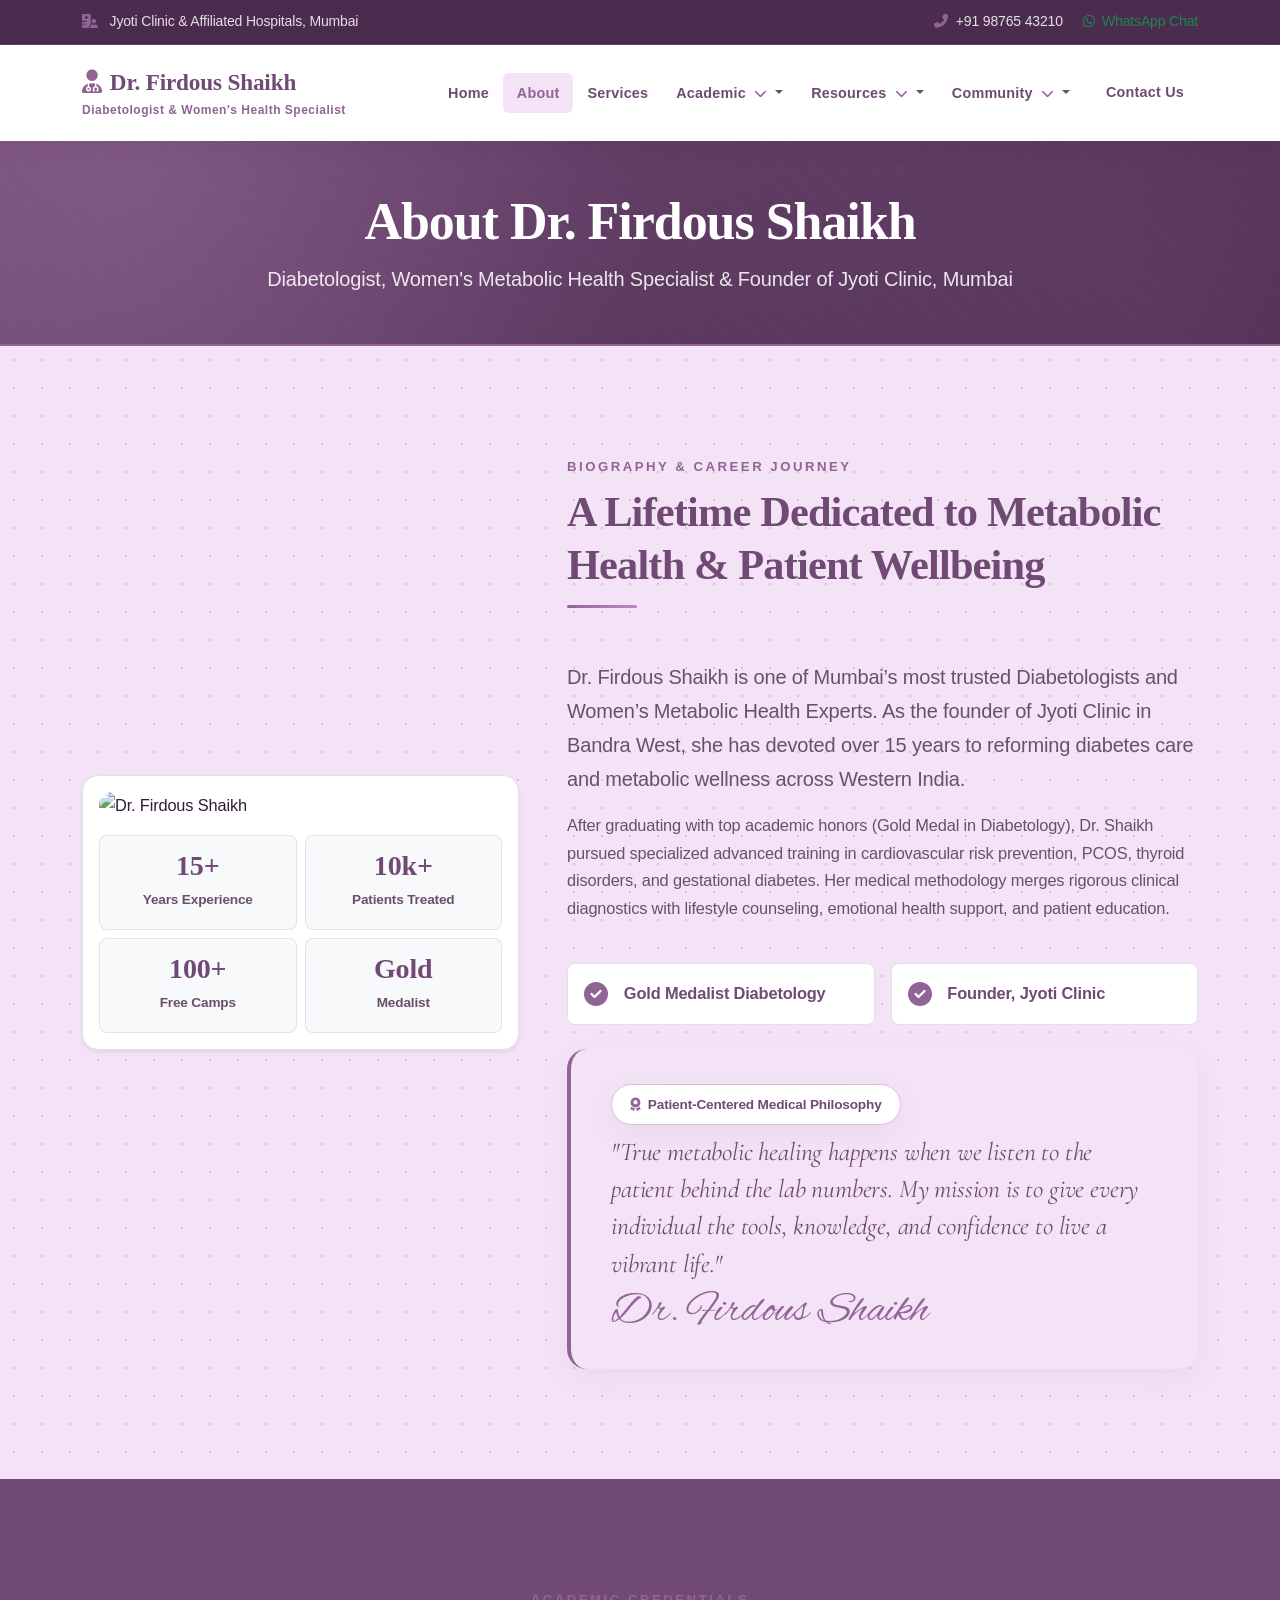
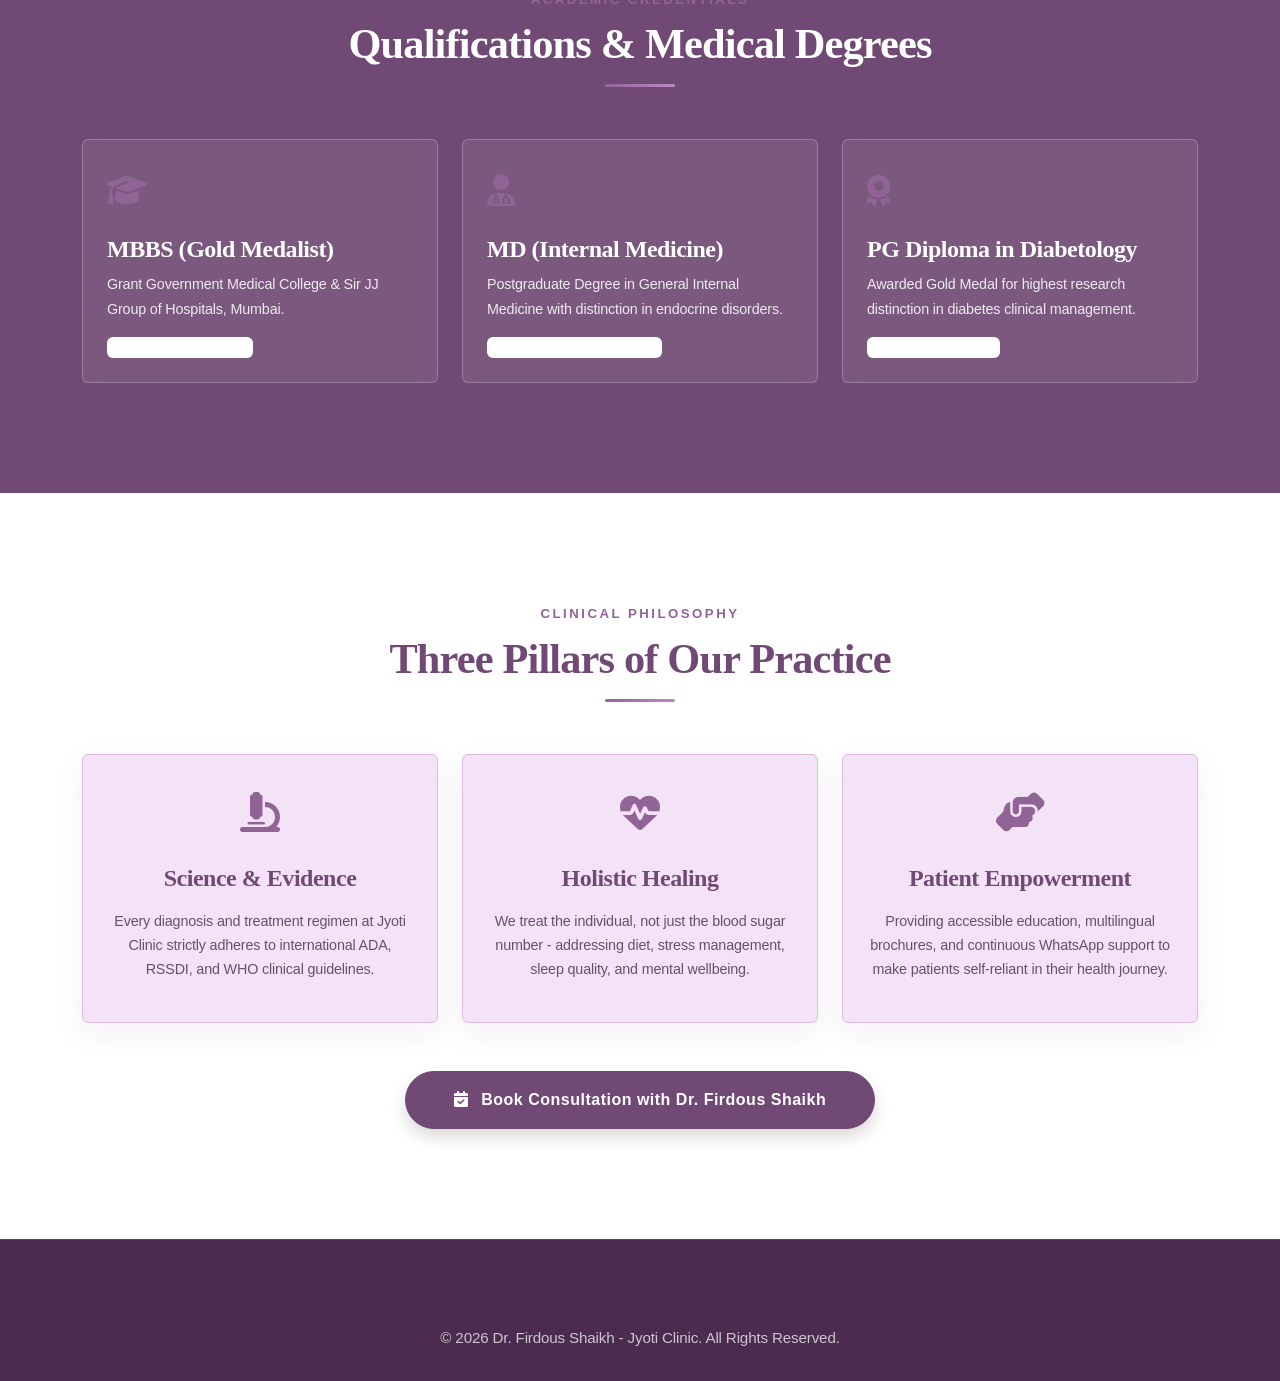
==== about.html @ 0032a0c1 "Initial commit" ====
<!DOCTYPE html>
<html lang="en">

<head>
  <meta charset="UTF-8">
  <meta name="viewport" content="width=device-width, initial-scale=1.0">
  <title>About Dr. Firdous Shaikh | Diabetologist & Women's Health Specialist</title>
  <meta name="description" content="Biography and clinical background of Dr. Firdous Shaikh, Diabetologist and Founder of Jyoti Clinic, Mumbai.">

  <!-- Google Fonts -->
  <link rel="preconnect" href="https://fonts.googleapis.com">
  <link rel="preconnect" href="https://fonts.gstatic.com" crossorigin>
  <link href="https://fonts.googleapis.com/css2?family=Plus+Jakarta+Sans:wght@400;500;600;700;800&display=swap" rel="stylesheet">

  <!-- Bootstrap 5 CSS -->
  <link href="https://cdn.jsdelivr.net/npm/bootstrap@5.3.3/dist/css/bootstrap.min.css" rel="stylesheet">
  <!-- FontAwesome 6 Icons -->
  <link rel="stylesheet" href="https://cdnjs.cloudflare.com/ajax/libs/font-awesome/6.5.1/css/all.min.css">
  <!-- Custom Stylesheet -->
  <link rel="stylesheet" href="assets/css/style.css">
</head>

<body>
  <!-- Header / Top Bar -->
  <div class="top-bar d-none d-md-block">
    <div class="container">
      <div class="row align-items-center">
        <div class="col-md-7">
          <i class="fas fa-hospital-user me-2 text-teal"></i>
          <span>Jyoti Clinic & Affiliated Hospitals, Mumbai</span>
        </div>
        <div class="col-md-5 text-end">
          <a href="tel:+919876543210" class="me-3"><i class="fas fa-phone-alt me-1 text-teal"></i> +91 98765 43210</a>
          <a href="https://wa.me/919876543210" target="_blank" class="text-success"><i class="fab fa-whatsapp me-1"></i> WhatsApp Chat</a>
        </div>
      </div>
    </div>
  </div>

  <nav class="navbar navbar-expand-lg navbar-custom sticky-top">
    <div class="container">
      <a class="navbar-brand me-auto" href="index.html">
        <span class="brand-name"><i class="fas fa-user-md text-teal me-2"></i>Dr. Firdous Shaikh</span>
        <span class="brand-title">Diabetologist & Women's Health Specialist</span>
      </a>

      <button class="navbar-toggler" type="button" data-bs-toggle="collapse" data-bs-target="#mainMenu">
        <span class="navbar-toggler-icon"></span>
      </button>

      <div class="collapse navbar-collapse" id="mainMenu">
        <ul class="navbar-nav ms-auto mb-2 mb-lg-0 align-items-lg-center">
          <li class="nav-item"><a class="nav-link" href="index.html">Home</a></li>
          <li class="nav-item"><a class="nav-link active" href="about.html">About</a></li>
          <li class="nav-item"><a class="nav-link" href="services.html">Services</a></li>

          <!-- Academic Dropdown -->
          <li class="nav-item dropdown">
            <a class="nav-link dropdown-toggle" href="#" id="academicDropdown" role="button" data-bs-toggle="dropdown" aria-expanded="false">
              Academic <i class="fas fa-chevron-down ms-1 small text-teal"></i>
            </a>
            <ul class="dropdown-menu" aria-labelledby="academicDropdown">
              <li><a class="dropdown-item" href="academic-presentations.html"><i class="fas fa-graduation-cap me-2 text-teal"></i> Academic Presentations</a></li>
              <li><a class="dropdown-item" href="academic-institute.html"><i class="fas fa-university me-2 text-teal"></i> Academic Institute</a></li>
            </ul>
          </li>

          <!-- Resources Dropdown -->
          <li class="nav-item dropdown">
            <a class="nav-link dropdown-toggle" href="#" id="resourcesDropdown" role="button" data-bs-toggle="dropdown" aria-expanded="false">
              Resources <i class="fas fa-chevron-down ms-1 small text-teal"></i>
            </a>
            <ul class="dropdown-menu" aria-labelledby="resourcesDropdown">
              <li><a class="dropdown-item" href="educational.html"><i class="fas fa-file-pdf me-2 text-teal"></i> Educational Brochures</a></li>
              <li><a class="dropdown-item" href="ebooks.html"><i class="fas fa-book-open me-2 text-teal"></i> E-books & Guides</a></li>
              <li><a class="dropdown-item" href="blogs.html"><i class="fas fa-newspaper me-2 text-teal"></i> Health Blogs & Media</a></li>
            </ul>
          </li>

          <!-- Community Dropdown -->
          <li class="nav-item dropdown">
            <a class="nav-link dropdown-toggle" href="#" id="communityDropdown" role="button" data-bs-toggle="dropdown" aria-expanded="false">
              Community <i class="fas fa-chevron-down ms-1 small text-teal"></i>
            </a>
            <ul class="dropdown-menu" aria-labelledby="communityDropdown">
              <li><a class="dropdown-item" href="ngo-charity.html"><i class="fas fa-hand-holding-heart me-2 text-teal"></i> NGO & Charity Work</a></li>
              <li><a class="dropdown-item" href="community-practice.html"><i class="fas fa-users-line me-2 text-teal"></i> Community Practice</a></li>
              <li><a class="dropdown-item" href="events.html"><i class="fas fa-calendar-alt me-2 text-teal"></i> Events & Workshops</a></li>
              <li><a class="dropdown-item" href="gallery.html"><i class="fas fa-images me-2 text-teal"></i> Photo Gallery</a></li>
            </ul>
          </li>

          <li class="nav-item ms-lg-2 mt-2 mt-lg-0">
            <a class="nav-link btn btn-sm btn-outline-primary px-3 py-2 text-navy" href="contact.html">Contact Us</a>
          </li>
        </ul>
      </div>
    </div>
  </nav>

  <!-- Page Header (Treatment 2: Solid Dark Navy) -->
  <section class="page-hero-banner bg-solid-navy text-white py-5">
    <div class="container text-center">
      <h1 class="text-white fw-bold">About Dr. Firdous Shaikh</h1>
      <p class="lead mb-0 text-light opacity-90">Diabetologist, Women's Metabolic Health Specialist & Founder of Jyoti Clinic, Mumbai</p>
    </div>
  </section>

  <!-- Section 1: Detailed Biography (Treatment 1: Ivory + Faint Gold Dot Pattern) -->
  <main class="section-padding pattern-bg-dots">
    <div class="container">
      <div class="row align-items-center g-5">
        <div class="col-lg-5">
          <div class="doctor-profile-card p-3 shadow-sm rounded-4 bg-white border">
            <img src="https://images.unsplash.com/photo-1559839734-2b71ea197ec2?auto=format&fit=crop&w=800&q=80" alt="Dr. Firdous Shaikh" class="img-fluid rounded-4 mb-3 w-100">
            <div class="row g-2 text-center">
              <div class="col-6">
                <div class="stat-box p-3 bg-light rounded-3">
                  <span class="number d-block fs-3 fw-bold text-navy">15+</span>
                  <span class="label small text-muted">Years Experience</span>
                </div>
              </div>
              <div class="col-6">
                <div class="stat-box p-3 bg-light rounded-3">
                  <span class="number d-block fs-3 fw-bold text-navy">10k+</span>
                  <span class="label small text-muted">Patients Treated</span>
                </div>
              </div>
              <div class="col-6">
                <div class="stat-box p-3 bg-light rounded-3">
                  <span class="number d-block fs-3 fw-bold text-navy">100+</span>
                  <span class="label small text-muted">Free Camps</span>
                </div>
              </div>
              <div class="col-6">
                <div class="stat-box p-3 bg-light rounded-3">
                  <span class="number d-block fs-3 fw-bold text-navy">Gold</span>
                  <span class="label small text-muted">Medalist</span>
                </div>
              </div>
            </div>
          </div>
        </div>

        <div class="col-lg-7">
          <div class="section-title">
            <span class="subtitle">Biography & Career Journey</span>
            <h2>A Lifetime Dedicated to Metabolic Health & Patient Wellbeing</h2>
            <div class="divider"></div>
          </div>
          <p class="lead text-muted mb-3">
            Dr. Firdous Shaikh is one of Mumbai’s most trusted Diabetologists and Women’s Metabolic Health Experts. As the founder of <strong>Jyoti Clinic</strong> in Bandra West, she has devoted over 15 years to reforming diabetes care and metabolic wellness across Western India.
          </p>
          <p class="text-muted mb-4">
            After graduating with top academic honors (Gold Medal in Diabetology), Dr. Shaikh pursued specialized advanced training in cardiovascular risk prevention, PCOS, thyroid disorders, and gestational diabetes. Her medical methodology merges rigorous clinical diagnostics with lifestyle counseling, emotional health support, and patient education.
          </p>
          <div class="row g-3 mt-3">
            <div class="col-sm-6">
              <div class="d-flex align-items-center p-3 rounded-3 bg-white border">
                <i class="fas fa-check-circle text-teal fs-4 me-3"></i>
                <span class="fw-bold text-navy">Gold Medalist Diabetology</span>
              </div>
            </div>
            <div class="col-sm-6">
              <div class="d-flex align-items-center p-3 rounded-3 bg-white border">
                <i class="fas fa-check-circle text-teal fs-4 me-3"></i>
                <span class="fw-bold text-navy">Founder, Jyoti Clinic</span>
              </div>
            </div>
          </div>

          <!-- Doctor Signature Quote Card -->
          <div class="doctor-quote-banner mt-4">
            <div class="verified-seal mb-2">
              <i class="fas fa-award"></i> Patient-Centered Medical Philosophy
            </div>
            <p class="doctor-quote-text mb-2">
              "True metabolic healing happens when we listen to the patient behind the lab numbers. My mission is to give every individual the tools, knowledge, and confidence to live a vibrant life."
            </p>
            <span class="doctor-signature text-gold">Dr. Firdous Shaikh</span>
          </div>
        </div>
      </div>
    </div>
  </main>

  <!-- Section 2: Educational Qualifications & Medical Credentials (Treatment 2: Solid Dark Navy) -->
  <section class="section-padding bg-solid-navy">
    <div class="container">
      <div class="section-title text-center">
        <span class="subtitle">Academic Credentials</span>
        <h2>Qualifications & Medical Degrees</h2>
        <div class="divider"></div>
      </div>

      <div class="row g-4">
        <div class="col-md-4">
          <div class="card p-4 h-100">
            <div class="text-teal fs-2 mb-3"><i class="fas fa-graduation-cap"></i></div>
            <h4 class="text-white mb-2">MBBS (Gold Medalist)</h4>
            <p class="small text-muted mb-3">Grant Government Medical College & Sir JJ Group of Hospitals, Mumbai.</p>
            <span class="badge bg-white text-navy me-auto">Undergraduate Honors</span>
          </div>
        </div>
        <div class="col-md-4">
          <div class="card p-4 h-100">
            <div class="text-teal fs-2 mb-3"><i class="fas fa-user-md"></i></div>
            <h4 class="text-white mb-2">MD (Internal Medicine)</h4>
            <p class="small text-muted mb-3">Postgraduate Degree in General Internal Medicine with distinction in endocrine disorders.</p>
            <span class="badge bg-white text-navy me-auto">Postgraduate Specialization</span>
          </div>
        </div>
        <div class="col-md-4">
          <div class="card p-4 h-100">
            <div class="text-teal fs-2 mb-3"><i class="fas fa-award"></i></div>
            <h4 class="text-white mb-2">PG Diploma in Diabetology</h4>
            <p class="small text-muted mb-3">Awarded Gold Medal for highest research distinction in diabetes clinical management.</p>
            <span class="badge bg-white text-navy me-auto">Super Specialization</span>
          </div>
        </div>
      </div>
    </div>
  </section>

  <!-- Section 3: Clinical Philosophy (Treatment 3: Plain Clean White) -->
  <section class="section-padding bg-plain-clean">
    <div class="container">
      <div class="section-title text-center">
        <span class="subtitle">Clinical Philosophy</span>
        <h2>Three Pillars of Our Practice</h2>
        <div class="divider"></div>
      </div>

      <div class="row g-4">
        <div class="col-md-4">
          <div class="card p-4 text-center">
            <div class="text-teal fs-1 mb-3"><i class="fas fa-microscope"></i></div>
            <h4 class="text-navy mb-3">Science & Evidence</h4>
            <p class="text-muted small">
              Every diagnosis and treatment regimen at Jyoti Clinic strictly adheres to international ADA, RSSDI, and WHO clinical guidelines.
            </p>
          </div>
        </div>
        <div class="col-md-4">
          <div class="card p-4 text-center">
            <div class="text-teal fs-1 mb-3"><i class="fas fa-heartbeat"></i></div>
            <h4 class="text-navy mb-3">Holistic Healing</h4>
            <p class="text-muted small">
              We treat the individual, not just the blood sugar number - addressing diet, stress management, sleep quality, and mental wellbeing.
            </p>
          </div>
        </div>
        <div class="col-md-4">
          <div class="card p-4 text-center">
            <div class="text-teal fs-1 mb-3"><i class="fas fa-hands-helping"></i></div>
            <h4 class="text-navy mb-3">Patient Empowerment</h4>
            <p class="text-muted small">
              Providing accessible education, multilingual brochures, and continuous WhatsApp support to make patients self-reliant in their health journey.
            </p>
          </div>
        </div>
      </div>

      <div class="text-center mt-5">
        <a href="contact.html" class="btn btn-primary rounded-pill px-5 py-3 shadow">
          <i class="fas fa-calendar-check me-2"></i> Book Consultation with Dr. Firdous Shaikh
        </a>
      </div>
    </div>
  </section>

  <!-- Footer -->
  <footer class="footer-custom">
    <div class="container text-center">
      <p class="mb-0 text-light opacity-75">&copy; 2026 Dr. Firdous Shaikh - Jyoti Clinic. All Rights Reserved.</p>
    </div>
  </footer>

  <script src="https://cdn.jsdelivr.net/npm/bootstrap@5.3.3/dist/js/bootstrap.bundle.min.js"></script>
  <script src="assets/js/main.js"></script>
</body>

</html>
---- assets/css/style.css ----
/* ==========================================================================
   Dr. Firdous Shaikh - Clinic & Personal Brand Website
   Luxury Modern Design System & Stylesheet
   ========================================================================== */

/* --- Custom Properties / Lavender Luxury Design Tokens --- */
@import url('https://fonts.googleapis.com/css2?family=Alex+Brush&family=Cormorant+Garamond:ital,wght@0,500;1,500;1,600&display=swap');

:root {
  /* Lavender Palette (From Client Reference Palette) */
  --navy-primary: #704A74;       /* Dark Royal Plum (RGB 112, 74, 116) - Dark Sections & Headers */
  --navy-dark: #4B2B4E;          /* Deep Obsidian Plum - Top Bar & Footers */
  --navy-light: #5C3A60;         /* Mid Dark Plum - Dark Card Backgrounds */
  
  --cream-bg: #F4E3F6;           /* Very Light Soft Lavender (RGB 244, 227, 246) - Light Section Tint */
  --cream-card: #FFFFFF;         /* Crisp Pure White Card */
  --cream-border: #DBBCDF;       /* Soft Lavender Border (RGB 219, 188, 223) */
  
  --accent-gold: #916496;        /* Deep Mauve Accent (RGB 145, 100, 150) - Buttons & Icons */
  --accent-gold-hover: #704A74;  /* Dark Plum Accent Hover */
  --accent-gold-light: #F4E3F6;  /* Soft Lavender Tint */
  --accent-gold-subtle: #DBBCDF; /* Soft Lavender Badge Tint */
  --accent-gold-mid: #BC8BC2;    /* Mid Lilac Accent (RGB 188, 139, 194) */
  
  --accent-emerald: #916496;
  --accent-emerald-light: #F4E3F6;
  
  --dark-text: #321B35;          /* Rich Deep Purple Text */
  --muted-text: #68506A;         /* Soft Muted Plum Body Text */
  --light-text: #F4E3F6;
  
  /* Gradients */
  --navy-gradient: linear-gradient(135deg, #704A74 0%, #4B2B4E 100%);
  --gold-gradient: linear-gradient(135deg, #916496 0%, #BC8BC2 100%);
  --cream-gradient: linear-gradient(180deg, #F4E3F6 0%, #F9EFFB 100%);
  
  /* Shadows */
  --card-shadow: 0 10px 30px rgba(112, 74, 116, 0.08);
  --hover-shadow: 0 25px 50px -12px rgba(112, 74, 116, 0.18);
  --gold-glow: 0 8px 25px rgba(145, 100, 150, 0.35);
  
  /* Luxury Typography */
  --font-serif: 'Playfair Display', Georgia, serif;
  --font-sans: 'Inter', -apple-system, BlinkMacSystemFont, "Segoe UI", Roboto, sans-serif;
  --font-quote: 'Cormorant Garamond', Georgia, serif;
  --font-signature: 'Alex Brush', cursive;
  
  /* Transitions */
  --transition-smooth: all 0.4s cubic-bezier(0.16, 1, 0.3, 1);
  --transition-fast: all 0.25s ease-in-out;
}

/* --- Base & Reset --- */
body {
  font-family: var(--font-sans);
  color: var(--dark-text);
  background-color: #ffffff;
  line-height: 1.7;
  overflow-x: hidden;
  font-size: 1.025rem;
  letter-spacing: -0.01em;
}

h1, h2, h3, h4, h5, h6 {
  font-family: var(--font-serif);
  color: var(--navy-primary);
  font-weight: 700;
  letter-spacing: -0.02em;
  line-height: 1.25;
}

h1 { font-size: 3.25rem; }
h2 { font-size: 2.5rem; }
h3 { font-size: 2rem; }
h4 { font-size: 1.5rem; }

@media (max-width: 768px) {
  h1 { font-size: 2.25rem; }
  h2 { font-size: 1.85rem; }
  h3 { font-size: 1.5rem; }
}

a {
  text-decoration: none;
  transition: var(--transition-fast);
}

/* --- Helper Classes for Badges and Accents --- */
.bg-gold {
  background-color: var(--accent-gold) !important;
  color: #ffffff !important;
}

.bg-gold-subtle {
  background-color: var(--accent-gold-subtle) !important;
  color: var(--navy-primary) !important;
}

.text-gold {
  color: var(--accent-gold) !important;
}

.bg-navy {
  background-color: var(--navy-primary) !important;
  color: #ffffff !important;
}

.bg-navy-light {
  background-color: var(--navy-light) !important;
}

.bg-navy-subtle {
  background-color: var(--accent-gold-light) !important;
  color: var(--navy-primary) !important;
}

.border-gold-subtle {
  border-color: rgba(219, 188, 223, 0.4) !important;
}

/* --- Bootstrap Overrides --- */
.bg-primary {
  background-color: var(--navy-primary) !important;
}

.text-primary {
  color: var(--accent-gold) !important;
}

.btn-primary {
  background-color: var(--navy-primary) !important;
  border-color: var(--navy-primary) !important;
  color: #ffffff !important;
  font-weight: 600;
  letter-spacing: 0.5px;
  transition: var(--transition-smooth) !important;
}

.btn-primary:hover, .btn-primary:focus {
  background-color: var(--accent-gold) !important;
  border-color: var(--accent-gold) !important;
  color: #ffffff !important;
  box-shadow: var(--gold-glow) !important;
  transform: translateY(-2px);
}

.btn-outline-primary {
  color: var(--navy-primary) !important;
  border-color: var(--navy-primary) !important;
  background-color: transparent !important;
  font-weight: 600;
  transition: var(--transition-smooth) !important;
}

.btn-outline-primary:hover {
  background-color: var(--navy-primary) !important;
  color: #ffffff !important;
  border-color: var(--navy-primary) !important;
  transform: translateY(-2px);
}

.bg-light-custom {
  background-color: var(--cream-bg) !important;
}

.text-navy {
  color: var(--navy-primary) !important;
}

.text-teal {
  color: var(--accent-gold) !important;
}

/* --- Global Icon, Symbol & Text Harmonization --- */
i.fas, i.far, i.fab, i.fa {
  transition: var(--transition-fast);
}

.section-title i,
h1 i, h2 i, h3 i, h4 i, h5 i, h6 i {
  color: var(--accent-gold);
}

ul.list-unstyled li i {
  color: var(--accent-gold);
}

.card-icon,
.feature-icon,
.icon-box {
  color: var(--accent-gold);
}

/* Custom Text Selection */
::selection {
  background-color: var(--accent-gold-subtle);
  color: var(--navy-primary);
}

/* Lavender Webkit Scrollbar */
::-webkit-scrollbar {
  width: 10px;
}
::-webkit-scrollbar-track {
  background: var(--cream-bg);
}
::-webkit-scrollbar-thumb {
  background: var(--accent-gold-mid);
  border-radius: 5px;
}
::-webkit-scrollbar-thumb:hover {
  background: var(--accent-gold);
}

/* --- Elevated Section Spacing --- */
.section-padding {
  padding: 110px 0;
}

@media (max-width: 768px) {
  .section-padding {
    padding: 65px 0;
  }
}

/* ==========================================================================
   VISUAL RHYTHM SYSTEM (3-Treatment Alternating Rhythm Cycle)
   1. pattern-bg-dots: Light ivory background + faint gold dot pattern
   2. bg-solid-navy: Solid dark navy block - completely flat, NO pattern
   3. bg-plain-clean: Plain white background - completely clean, no pattern
   ========================================================================== */

/* Treatment 1: Light Ivory Background + Faint Gold Dot Pattern */
.pattern-bg-dots {
  background-color: var(--cream-bg) !important;
  background-image: radial-gradient(rgba(197, 160, 89, 0.22) 1.5px, transparent 1.5px) !important;
  background-size: 28px 28px !important;
  color: var(--dark-text);
  position: relative;
}
.pattern-bg-dots .section-title h2,
.pattern-bg-dots h1, .pattern-bg-dots h2, .pattern-bg-dots h3, .pattern-bg-dots h4, .pattern-bg-dots h5, .pattern-bg-dots h6 {
  color: var(--navy-primary) !important;
}
.pattern-bg-dots .section-title .subtitle {
  color: var(--accent-gold) !important;
}
.pattern-bg-dots .text-navy {
  color: var(--navy-primary) !important;
}
.pattern-bg-dots .text-muted {
  color: var(--muted-text) !important;
}
.pattern-bg-dots .card,
.pattern-bg-dots .award-card,
.pattern-bg-dots .service-card,
.pattern-bg-dots .testimonial-card,
.pattern-bg-dots .value-card,
.pattern-bg-dots .contact-form-card {
  background-color: #ffffff !important;
  border: 1px solid var(--cream-border) !important;
  box-shadow: var(--card-shadow) !important;
  color: var(--dark-text) !important;
}

/* Treatment 2: Solid Dark Navy Block (Flat, NO Pattern) */
.bg-solid-navy {
  background-color: var(--navy-primary) !important;
  background-image: none !important;
  color: rgba(255, 255, 255, 0.9) !important;
  position: relative;
}
.bg-solid-navy .section-title h2,
.bg-solid-navy h1, .bg-solid-navy h2, .bg-solid-navy h3, .bg-solid-navy h4, .bg-solid-navy h5, .bg-solid-navy h6 {
  color: #ffffff !important;
}
.bg-solid-navy .section-title .subtitle {
  color: var(--accent-gold) !important;
}
.bg-solid-navy .divider {
  background: var(--gold-gradient) !important;
}
.bg-solid-navy .text-navy {
  color: #ffffff !important;
}
.bg-solid-navy .text-muted {
  color: rgba(255, 255, 255, 0.75) !important;
}
.bg-solid-navy .lead {
  color: rgba(255, 255, 255, 0.9) !important;
}
.bg-solid-navy .award-card,
.bg-solid-navy .service-card,
.bg-solid-navy .testimonial-card,
.bg-solid-navy .value-card,
.bg-solid-navy .contact-form-card,
.bg-solid-navy .card {
  background: rgba(255, 255, 255, 0.06) !important;
  border: 1px solid rgba(197, 160, 89, 0.3) !important;
  color: #ffffff !important;
  backdrop-filter: blur(8px);
}
.bg-solid-navy .award-card h5,
.bg-solid-navy .service-card h4,
.bg-solid-navy .testimonial-card h6,
.bg-solid-navy .value-card h4,
.bg-solid-navy .contact-form-card h3,
.bg-solid-navy .card h5,
.bg-solid-navy .card h6 {
  color: #ffffff !important;
}
.bg-solid-navy .form-label {
  color: rgba(255, 255, 255, 0.9) !important;
}
.bg-solid-navy .form-control,
.bg-solid-navy .form-select {
  background-color: rgba(255, 255, 255, 0.1) !important;
  border-color: rgba(197, 160, 89, 0.3) !important;
  color: #ffffff !important;
}
.bg-solid-navy .form-control::placeholder {
  color: rgba(255, 255, 255, 0.5) !important;
}
.bg-solid-navy .form-select option {
  background-color: var(--navy-primary);
  color: #ffffff;
}
.bg-solid-navy .stat-box {
  background: rgba(255, 255, 255, 0.08) !important;
  border-color: rgba(197, 160, 89, 0.3) !important;
}
.bg-solid-navy .stat-box .number {
  color: var(--accent-gold) !important;
}
.bg-solid-navy .stat-box .label {
  color: rgba(255, 255, 255, 0.8) !important;
}
.bg-solid-navy .doctor-profile-card {
  background: rgba(255, 255, 255, 0.05) !important;
  border: 1px solid rgba(197, 160, 89, 0.3) !important;
}
.bg-solid-navy .alert-info {
  background-color: rgba(255, 255, 255, 0.08) !important;
  border-color: rgba(197, 160, 89, 0.4) !important;
  color: #ffffff !important;
}

/* Treatment 3: Plain White/Ivory Background (Clean, NO Pattern) */
.bg-plain-clean {
  background-color: #ffffff !important;
  background-image: none !important;
  color: var(--dark-text);
  position: relative;
}
.bg-plain-clean .section-title h2,
.bg-plain-clean h1, .bg-plain-clean h2, .bg-plain-clean h3, .bg-plain-clean h4, .bg-plain-clean h5, .bg-plain-clean h6 {
  color: var(--navy-primary) !important;
}
.bg-plain-clean .section-title .subtitle {
  color: var(--accent-gold) !important;
}
.bg-plain-clean .text-navy {
  color: var(--navy-primary) !important;
}
.bg-plain-clean .text-muted {
  color: var(--muted-text) !important;
}
.bg-plain-clean .card,
.bg-plain-clean .award-card,
.bg-plain-clean .service-card,
.bg-plain-clean .testimonial-card,
.bg-plain-clean .value-card,
.bg-plain-clean .contact-form-card {
  background-color: var(--cream-bg) !important;
  border: 1px solid var(--cream-border) !important;
  box-shadow: var(--card-shadow) !important;
  color: var(--dark-text) !important;
}

/* Page Hero Banner */
.page-hero-banner {
  background-color: var(--navy-primary) !important;
  background-image: none !important;
  padding: 60px 0;
  border-bottom: 2px solid var(--accent-gold);
}

.section-title {
  position: relative;
  margin-bottom: 3.25rem;
}

.section-title h2 {
  font-size: 2.65rem;
  margin-bottom: 0.75rem;
  font-family: var(--font-serif);
}

.section-title .subtitle {
  color: var(--accent-gold);
  font-weight: 700;
  text-transform: uppercase;
  letter-spacing: 2.5px;
  font-size: 0.825rem;
  display: block;
  margin-bottom: 6px;
  font-family: var(--font-sans);
}

.section-title .divider {
  width: 70px;
  height: 3px;
  background: var(--gold-gradient);
  border-radius: 2px;
  margin-top: 14px;
}

.section-title.text-center .divider {
  margin-left: auto;
  margin-right: auto;
}

/* --- Top Info Bar --- */
.top-bar {
  background-color: var(--navy-dark);
  color: rgba(255, 255, 255, 0.85);
  font-size: 0.875rem;
  padding: 10px 0;
  border-bottom: 1px solid rgba(197, 160, 89, 0.2);
}

.top-bar a {
  color: rgba(255, 255, 255, 0.85);
}

.top-bar a:hover {
  color: var(--accent-gold);
}

/* --- Luxury Main Navbar --- */
.navbar-custom {
  background-color: rgba(255, 255, 255, 0.96);
  backdrop-filter: blur(12px);
  box-shadow: 0 4px 25px rgba(26, 35, 50, 0.06);
  padding: 16px 0;
  transition: var(--transition-fast);
}

.navbar-brand .brand-name {
  font-family: var(--font-serif);
  font-size: 1.45rem;
  font-weight: 700;
  color: var(--navy-primary);
  line-height: 1.2;
}

.navbar-brand .brand-title {
  font-family: var(--font-sans);
  font-size: 0.75rem;
  color: var(--accent-gold);
  font-weight: 600;
  letter-spacing: 0.5px;
  display: block;
}

.navbar-custom .nav-link {
  font-weight: 600;
  color: var(--navy-primary);
  font-size: 0.9rem;
  padding: 8px 14px !important;
  border-radius: 6px;
  transition: var(--transition-fast);
  letter-spacing: 0.2px;
  white-space: nowrap;
}

.navbar-custom .nav-link:hover,
.navbar-custom .nav-link.active {
  color: var(--accent-gold) !important;
  background-color: var(--accent-gold-light);
}

/* --- Luxury Dropdown Menu Styling --- */
.navbar-custom .dropdown-menu {
  border: 1px solid var(--cream-border);
  border-top: 3px solid var(--accent-gold);
  border-radius: 12px;
  background-color: #ffffff;
  box-shadow: 0 15px 35px rgba(26, 35, 50, 0.12);
  padding: 10px 0;
  margin-top: 10px;
}

.navbar-custom .dropdown-item {
  font-weight: 600;
  font-size: 0.9rem;
  color: var(--navy-primary);
  padding: 9px 20px;
  transition: var(--transition-fast);
  white-space: nowrap;
}

.navbar-custom .dropdown-item:hover,
.navbar-custom .dropdown-item:focus {
  background-color: var(--accent-gold-light);
  color: var(--accent-gold);
  padding-left: 24px;
}

.navbar-custom .dropdown-item.active {
  background-color: var(--accent-gold);
  color: #ffffff;
}

/* Desktop hover trigger for seamless UX */
@media (min-width: 992px) {
  .navbar-custom .nav-item.dropdown:hover .dropdown-menu {
    display: block;
    animation: fadeInDown 0.25s ease forwards;
  }
}

@keyframes fadeInDown {
  from {
    opacity: 0;
    transform: translateY(8px);
  }
  to {
    opacity: 1;
    transform: translateY(0);
  }
}


/* --- Emergency Action Buttons Bar --- */
.emergency-bar {
  background: var(--navy-gradient);
  color: #ffffff;
  padding: 22px 0;
  border-top: 1px solid rgba(197, 160, 89, 0.25);
  border-bottom: 1px solid rgba(197, 160, 89, 0.25);
  box-shadow: 0 10px 30px rgba(17, 24, 39, 0.3);
}

.btn-emergency-wa {
  background-color: #25d366;
  color: #ffffff;
  font-weight: 700;
  padding: 13px 28px;
  border-radius: 50px;
  box-shadow: 0 6px 20px rgba(37, 211, 102, 0.3);
  display: inline-flex;
  align-items: center;
  gap: 10px;
  transition: var(--transition-smooth);
}

.btn-emergency-wa:hover {
  background-color: #1eb954;
  color: #ffffff;
  transform: translateY(-3px);
  box-shadow: 0 12px 25px rgba(37, 211, 102, 0.45);
}

.btn-emergency-call {
  background: var(--gold-gradient);
  color: var(--navy-dark);
  font-weight: 700;
  padding: 13px 28px;
  border-radius: 50px;
  box-shadow: var(--gold-glow);
  display: inline-flex;
  align-items: center;
  gap: 10px;
  transition: var(--transition-smooth);
}

.btn-emergency-call:hover {
  background: #ffffff;
  color: var(--navy-primary);
  transform: translateY(-3px);
}

/* --- Hero Photo Slider Carousel & Decorative Glow Overlay --- */
.hero-slider {
  position: relative;
  overflow: hidden;
}

.hero-slider::before {
  content: '';
  position: absolute;
  top: -80px;
  right: -80px;
  width: 480px;
  height: 480px;
  background: radial-gradient(circle, rgba(145, 100, 150, 0.28) 0%, rgba(112, 74, 116, 0) 70%);
  border-radius: 50%;
  pointer-events: none;
  z-index: 3;
}

.hero-slider::after {
  content: '';
  position: absolute;
  top: 0;
  right: 0;
  width: 100%;
  height: 100%;
  background-image: radial-gradient(rgba(145, 100, 150, 0.15) 1.2px, transparent 1.2px);
  background-size: 32px 32px;
  pointer-events: none;
  z-index: 2;
  opacity: 0.5;
}

.hero-slider .carousel-item {
  height: 560px;
  background-color: var(--navy-dark);
}

@media (max-width: 768px) {
  .hero-slider .carousel-item {
    height: 400px;
  }
}

.hero-slider img {
  object-fit: cover;
  height: 100%;
  width: 100%;
  filter: brightness(0.68);
}

.hero-slider .carousel-caption {
  background: rgba(75, 43, 78, 0.88);
  backdrop-filter: blur(12px);
  padding: 30px 40px;
  border-radius: 16px;
  border-left: 4px solid var(--accent-gold);
  border-top: 1px solid rgba(255, 255, 255, 0.15);
  bottom: 45px;
  max-width: 750px;
  margin: 0 auto;
  box-shadow: 0 20px 40px rgba(0, 0, 0, 0.35);
}

.hero-slider .carousel-caption h2 {
  font-family: var(--font-serif);
  font-size: 2.2rem;
  letter-spacing: -0.01em;
}

@media (max-width: 768px) {
  .hero-slider .carousel-caption h2 {
    font-size: 1.4rem;
  }
}

/* --- Doctor Bio Section --- */
.doctor-profile-card {
  border-radius: 20px;
  overflow: hidden;
  box-shadow: var(--card-shadow);
  border: 1px solid var(--cream-border);
  background: #ffffff;
  transition: var(--transition-smooth);
}

.doctor-profile-card:hover {
  box-shadow: var(--hover-shadow);
  transform: translateY(-6px);
}

.stat-box {
  background: var(--accent-gold-light);
  border-radius: 14px;
  padding: 22px 15px;
  text-align: center;
  border: 1px solid rgba(219, 188, 223, 0.45);
  transition: var(--transition-smooth);
}

.stat-box:hover {
  background: #ffffff;
  border-color: var(--accent-gold);
  transform: translateY(-3px);
  box-shadow: 0 10px 20px rgba(197, 160, 89, 0.15);
}

.stat-box .number {
  font-family: var(--font-serif);
  font-size: 2.35rem;
  font-weight: 700;
  color: var(--accent-gold);
  display: block;
  line-height: 1;
  margin-bottom: 5px;
}

.stat-box .label {
  font-size: 0.85rem;
  font-weight: 600;
  color: var(--navy-primary);
}

/* --- Award Cards --- */
.award-card {
  background: #ffffff;
  border-radius: 18px;
  padding: 38px 28px;
  box-shadow: var(--card-shadow);
  border: 1px solid var(--cream-border);
  transition: var(--transition-smooth);
  height: 100%;
  position: relative;
}

.award-card:hover {
  transform: translateY(-8px);
  box-shadow: var(--hover-shadow);
  border-color: var(--accent-gold);
}

.award-icon {
  width: 70px;
  height: 70px;
  background: var(--accent-gold-light);
  color: var(--accent-gold);
  border-radius: 50%;
  display: flex;
  align-items: center;
  justify-content: center;
  font-size: 1.85rem;
  margin-bottom: 22px;
  border: 1px solid rgba(197, 160, 89, 0.3);
  transition: var(--transition-smooth);
}

.award-card:hover .award-icon {
  background: var(--accent-gold);
  color: #ffffff;
  transform: scale(1.08);
}

/* --- Service Cards --- */
.service-card {
  background: #ffffff;
  border-radius: 18px;
  padding: 40px 30px;
  box-shadow: var(--card-shadow);
  border: 1px solid var(--cream-border);
  transition: var(--transition-smooth);
  height: 100%;
}

.service-card:hover {
  transform: translateY(-8px);
  box-shadow: var(--hover-shadow);
  border-color: var(--accent-gold);
}

.service-icon {
  width: 72px;
  height: 72px;
  background: var(--navy-primary);
  color: var(--accent-gold);
  border-radius: 16px;
  display: flex;
  align-items: center;
  justify-content: center;
  font-size: 2rem;
  margin-bottom: 25px;
  transition: var(--transition-smooth);
}

.service-card:hover .service-icon {
  background: var(--accent-gold);
  color: #ffffff;
  transform: scale(1.05);
}

/* --- Video Segment --- */
.video-container {
  position: relative;
  border-radius: 24px;
  overflow: hidden;
  box-shadow: var(--hover-shadow);
  border: 1px solid var(--cream-border);
}

.video-placeholder {
  background: linear-gradient(rgba(26, 35, 50, 0.75), rgba(17, 24, 39, 0.85)), url('https://images.unsplash.com/photo-1576091160399-112ba8d25d1d?auto=format&fit=crop&w=1200&q=80');
  background-size: cover;
  background-position: center;
  height: 420px;
  display: flex;
  align-items: center;
  justify-content: center;
  flex-direction: column;
  color: #ffffff;
  text-align: center;
}

.play-btn {
  width: 85px;
  height: 85px;
  background: var(--accent-gold);
  color: #ffffff;
  border-radius: 50%;
  display: flex;
  align-items: center;
  justify-content: center;
  font-size: 2.2rem;
  box-shadow: 0 0 0 14px rgba(197, 160, 89, 0.25);
  transition: var(--transition-smooth);
  cursor: pointer;
  padding-left: 5px;
}

.play-btn:hover {
  transform: scale(1.12);
  background: #ffffff;
  color: var(--accent-gold);
  box-shadow: 0 0 0 20px rgba(197, 160, 89, 0.35);
}

/* --- Testimonials --- */
.testimonial-card {
  background: #ffffff;
  border-radius: 18px;
  padding: 35px 30px;
  box-shadow: var(--card-shadow);
  border: 1px solid var(--cream-border);
  transition: var(--transition-smooth);
  height: 100%;
}

.testimonial-card:hover {
  transform: translateY(-6px);
  box-shadow: var(--hover-shadow);
  border-color: var(--accent-gold);
}

.stars {
  color: var(--accent-gold);
  margin-bottom: 18px;
  font-size: 1.1rem;
}

/* --- Page Hero Treatment (Dark Royal Plum + Lavender Glow) --- */
.page-hero-banner {
  position: relative;
  overflow: hidden;
  background: var(--navy-gradient) !important;
}

.page-hero-banner::before {
  content: '';
  position: absolute;
  top: 0;
  left: 0;
  width: 100%;
  height: 100%;
  background: 
    radial-gradient(circle at 10% 20%, rgba(188, 139, 194, 0.25) 0%, transparent 45%),
    radial-gradient(circle at 90% 80%, rgba(145, 100, 150, 0.2) 0%, transparent 50%);
  pointer-events: none;
  z-index: 1;
}

.page-hero-banner::after {
  content: '';
  position: absolute;
  top: 0;
  left: 0;
  width: 100%;
  height: 100%;
  background-image: repeating-linear-gradient(45deg, rgba(255, 255, 255, 0.018) 0, rgba(255, 255, 255, 0.018) 1px, transparent 0, transparent 20px);
  pointer-events: none;
  z-index: 1;
}

.page-hero-banner .container {
  position: relative;
  z-index: 2;
}

/* ==========================================================================
   ALTERNATING BACKGROUND RHYTHM SYSTEM (Pattern -> Solid Dark -> Plain Clean)
   ========================================================================== */

/* Treatment 1: Soft Lavender Background + Faint Lavender Dot Pattern */
.pattern-bg-dots {
  position: relative;
  background-color: var(--cream-bg) !important;
}

.pattern-bg-dots::before {
  content: '';
  position: absolute;
  top: 0;
  left: 0;
  width: 100%;
  height: 100%;
  background-image: radial-gradient(rgba(145, 100, 150, 0.25) 1.2px, transparent 1.2px);
  background-size: 28px 28px;
  pointer-events: none;
  opacity: 0.65;
  z-index: 1;
}

.pattern-bg-dots .container {
  position: relative;
  z-index: 2;
}

/* Treatment 2: Solid Dark Royal Plum Block (Flat, NO pattern, NO texture) */
.bg-solid-navy {
  position: relative;
  background-color: var(--navy-primary) !important;
  color: #ffffff !important;
}

.bg-solid-navy h1, 
.bg-solid-navy h2, 
.bg-solid-navy h3, 
.bg-solid-navy h4, 
.bg-solid-navy h5, 
.bg-solid-navy h6 {
  color: #ffffff !important;
}

.bg-solid-navy p, 
.bg-solid-navy .lead, 
.bg-solid-navy .text-muted,
.bg-solid-navy li {
  color: rgba(255, 255, 255, 0.88) !important;
}

.bg-solid-navy .card,
.bg-solid-navy .doctor-profile-card,
.bg-solid-navy .value-card,
.bg-solid-navy .testimonial-card,
.bg-solid-navy .award-card,
.bg-solid-navy .service-card {
  background-color: rgba(255, 255, 255, 0.08) !important;
  border: 1px solid rgba(219, 188, 223, 0.35) !important;
  backdrop-filter: blur(8px);
}

.bg-solid-navy .stat-box {
  background-color: rgba(145, 100, 150, 0.25) !important;
  border: 1px solid rgba(219, 188, 223, 0.45) !important;
}

.bg-solid-navy .stat-box .number {
  color: var(--accent-gold-mid) !important;
}

.bg-solid-navy .stat-box .label {
  color: #ffffff !important;
}

/* Treatment 3: Plain Clean Background (Breathing Room - No pattern, No color block) */
.bg-plain-clean {
  position: relative;
  background-color: #ffffff !important;
}

.bg-plain-clean .container {
  position: relative;
  z-index: 2;
}

.value-card {
  background: #ffffff;
  border-radius: 18px;
  padding: 35px 30px;
  border-top: 4px solid var(--accent-gold);
  box-shadow: var(--card-shadow);
  border-left: 1px solid var(--cream-border);
  border-right: 1px solid var(--cream-border);
  border-bottom: 1px solid var(--cream-border);
  transition: var(--transition-smooth);
  height: 100%;
}

.value-card:hover {
  transform: translateY(-8px);
  box-shadow: var(--hover-shadow);
}

/* --- Contact Form --- */
.contact-form-card {
  background: #ffffff;
  border-radius: 24px;
  padding: 45px;
  box-shadow: var(--hover-shadow);
  border: 1px solid var(--cream-border);
}

.form-control, .form-select {
  padding: 14px 18px;
  border-radius: 12px;
  border: 1px solid var(--cream-border);
  font-size: 0.975rem;
  background-color: var(--cream-bg);
  transition: var(--transition-fast);
}

.form-control:focus, .form-select:focus {
  background-color: #ffffff;
  border-color: var(--accent-gold);
  box-shadow: 0 0 0 4px rgba(197, 160, 89, 0.18);
}

/* --- Footer --- */
.footer-custom {
  background-color: var(--navy-dark);
  color: rgba(255, 255, 255, 0.8);
  padding: 85px 0 30px 0;
  font-size: 0.95rem;
  border-top: 1px solid rgba(197, 160, 89, 0.2);
}

.footer-custom h5 {
  font-family: var(--font-serif);
  color: #ffffff;
  margin-bottom: 25px;
  font-size: 1.25rem;
}

.footer-custom a {
  color: rgba(255, 255, 255, 0.75);
  transition: var(--transition-fast);
}

.footer-custom a:hover {
  color: var(--accent-gold);
  padding-left: 6px;
}

.footer-bottom {
  border-top: 1px solid rgba(255, 255, 255, 0.1);
  margin-top: 55px;
  padding-top: 28px;
  font-size: 0.875rem;
}

/* --- Floating Sticky WhatsApp Button --- */
.floating-whatsapp {
  position: fixed;
  bottom: 30px;
  right: 30px;
  width: 62px;
  height: 62px;
  background-color: #25d366;
  color: #ffffff;
  border-radius: 50%;
  display: flex;
  align-items: center;
  justify-content: center;
  font-size: 1.9rem;
  box-shadow: 0 8px 25px rgba(37, 211, 102, 0.45);
  z-index: 999;
  transition: var(--transition-smooth);
}

.floating-whatsapp:hover {
  transform: scale(1.12);
  color: #ffffff;
  box-shadow: 0 12px 30px rgba(37, 211, 102, 0.6);
}

/* --- Ensure All Sections & Cards Are 100% Visible By Default --- */
section, .section-title, .award-card, .service-card, .doctor-profile-card, .testimonial-card, .value-card, .contact-form-card, .hero-slider {
  opacity: 1 !important;
  visibility: visible !important;
}

/* --- Navbar Scroll Shrink State --- */
.navbar-custom.navbar-scrolled {
  padding: 10px 0;
  box-shadow: 0 10px 30px rgba(26, 35, 50, 0.12);
  background-color: #ffffff;
}

/* --- Back To Top Floating Button --- */
.back-to-top-btn {
  position: fixed;
  bottom: 30px;
  left: 30px;
  width: 50px;
  height: 50px;
  background-color: var(--navy-primary);
  color: var(--accent-gold);
  border: 1px solid rgba(197, 160, 89, 0.3);
  border-radius: 50%;
  display: flex;
  align-items: center;
  justify-content: center;
  font-size: 1.2rem;
  box-shadow: 0 6px 20px rgba(26, 35, 50, 0.25);
  z-index: 998;
  opacity: 0;
  visibility: hidden;
  transform: translateY(20px);
  transition: var(--transition-smooth);
  cursor: pointer;
}

.back-to-top-btn.show {
  opacity: 1;
  visibility: visible;
  transform: translateY(0);
}

.back-to-top-btn:hover {
  background-color: var(--accent-gold);
  color: #ffffff;
  transform: translateY(-4px);
  box-shadow: var(--gold-glow);
}

/* --- Handcrafted Doctor Signature & Human Touch Elements --- */
.doctor-quote-banner {
  background: var(--cream-bg);
  border-left: 4px solid var(--accent-gold);
  border-radius: 20px;
  padding: 35px 40px;
  box-shadow: var(--card-shadow);
  position: relative;
  transition: var(--transition-smooth);
}

.doctor-quote-banner:hover {
  transform: translateY(-4px);
  box-shadow: var(--hover-shadow);
}

.doctor-quote-text {
  font-family: var(--font-quote);
  font-size: 1.6rem;
  font-style: italic;
  color: var(--navy-primary);
  line-height: 1.45;
  margin-bottom: 15px;
}

.doctor-signature {
  font-family: var(--font-signature);
  font-size: 2.75rem;
  color: var(--accent-gold);
  line-height: 1;
  display: block;
}

.verified-seal {
  display: inline-flex;
  align-items: center;
  gap: 8px;
  background: #ffffff;
  border: 1px solid var(--cream-border);
  padding: 8px 18px;
  border-radius: 50px;
  font-size: 0.85rem;
  font-weight: 600;
  color: var(--navy-primary);
  box-shadow: var(--card-shadow);
}

.verified-seal i {
  color: var(--accent-gold);
}
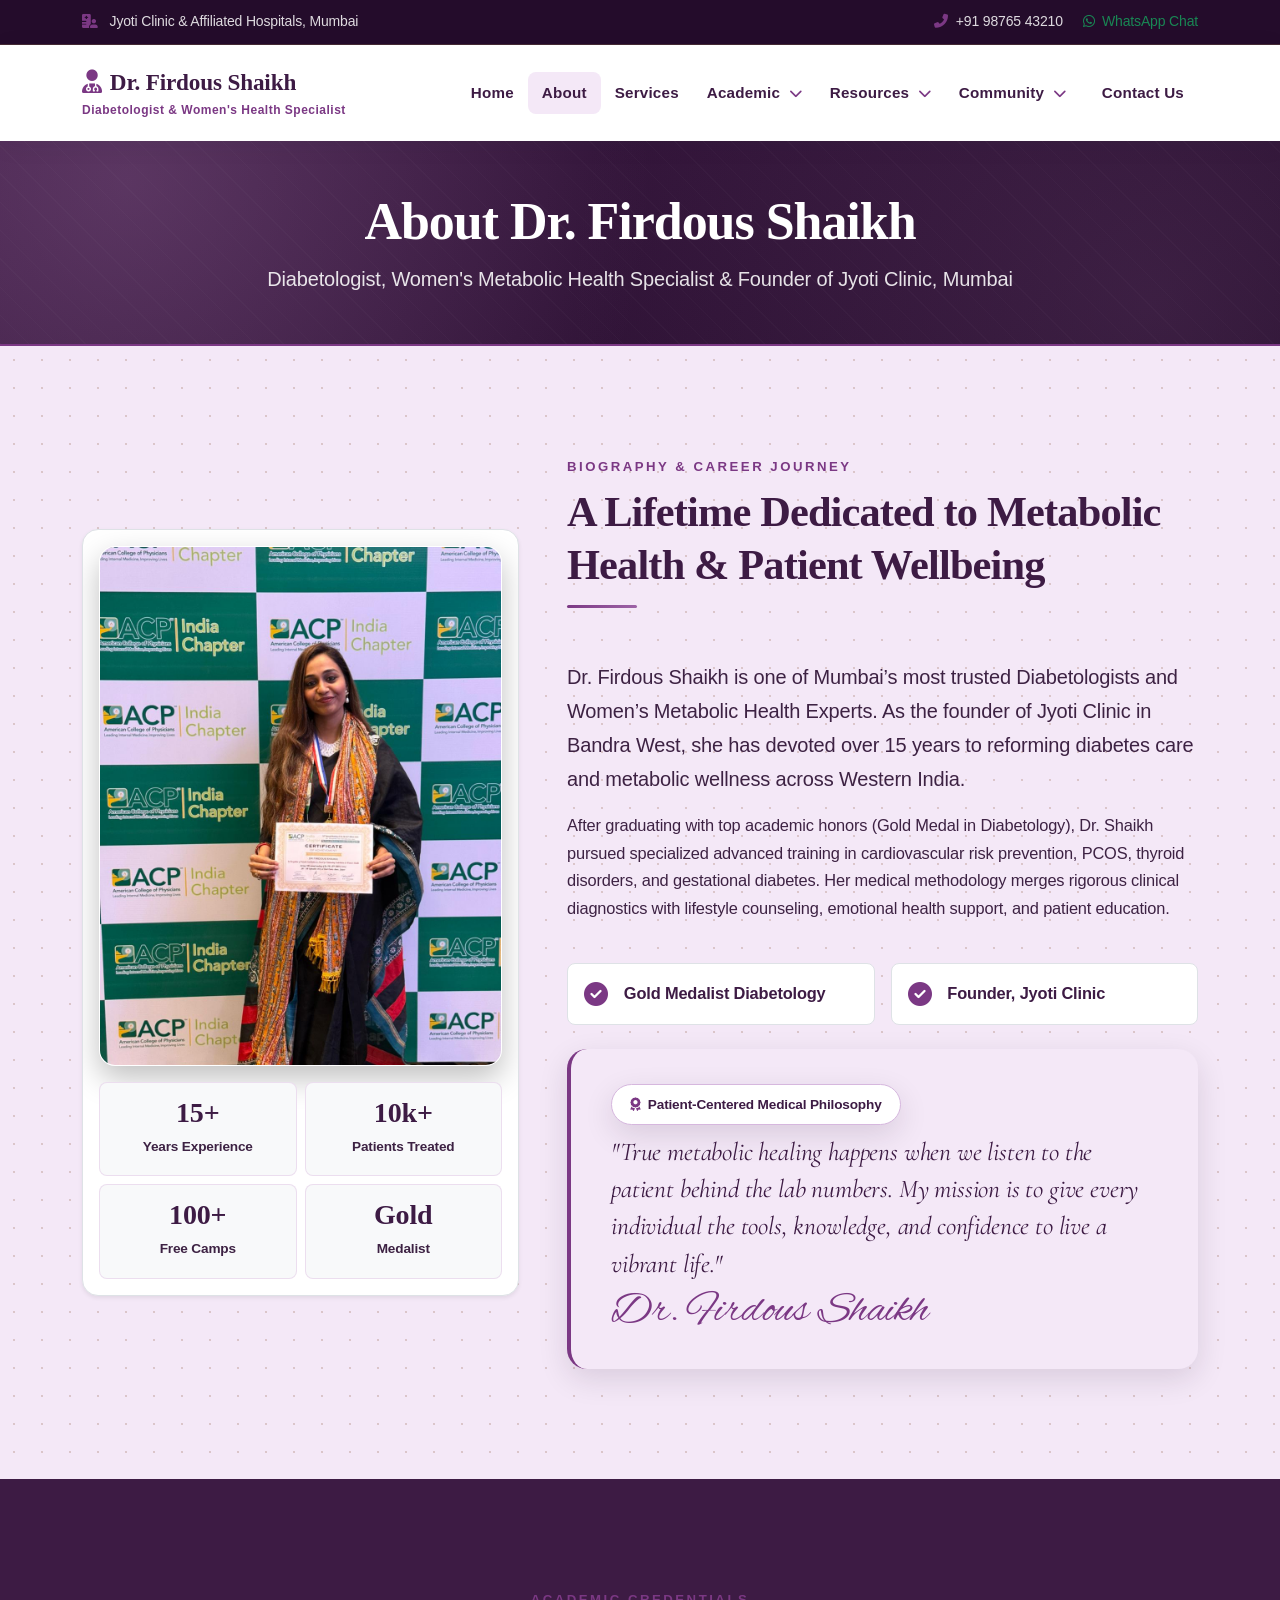
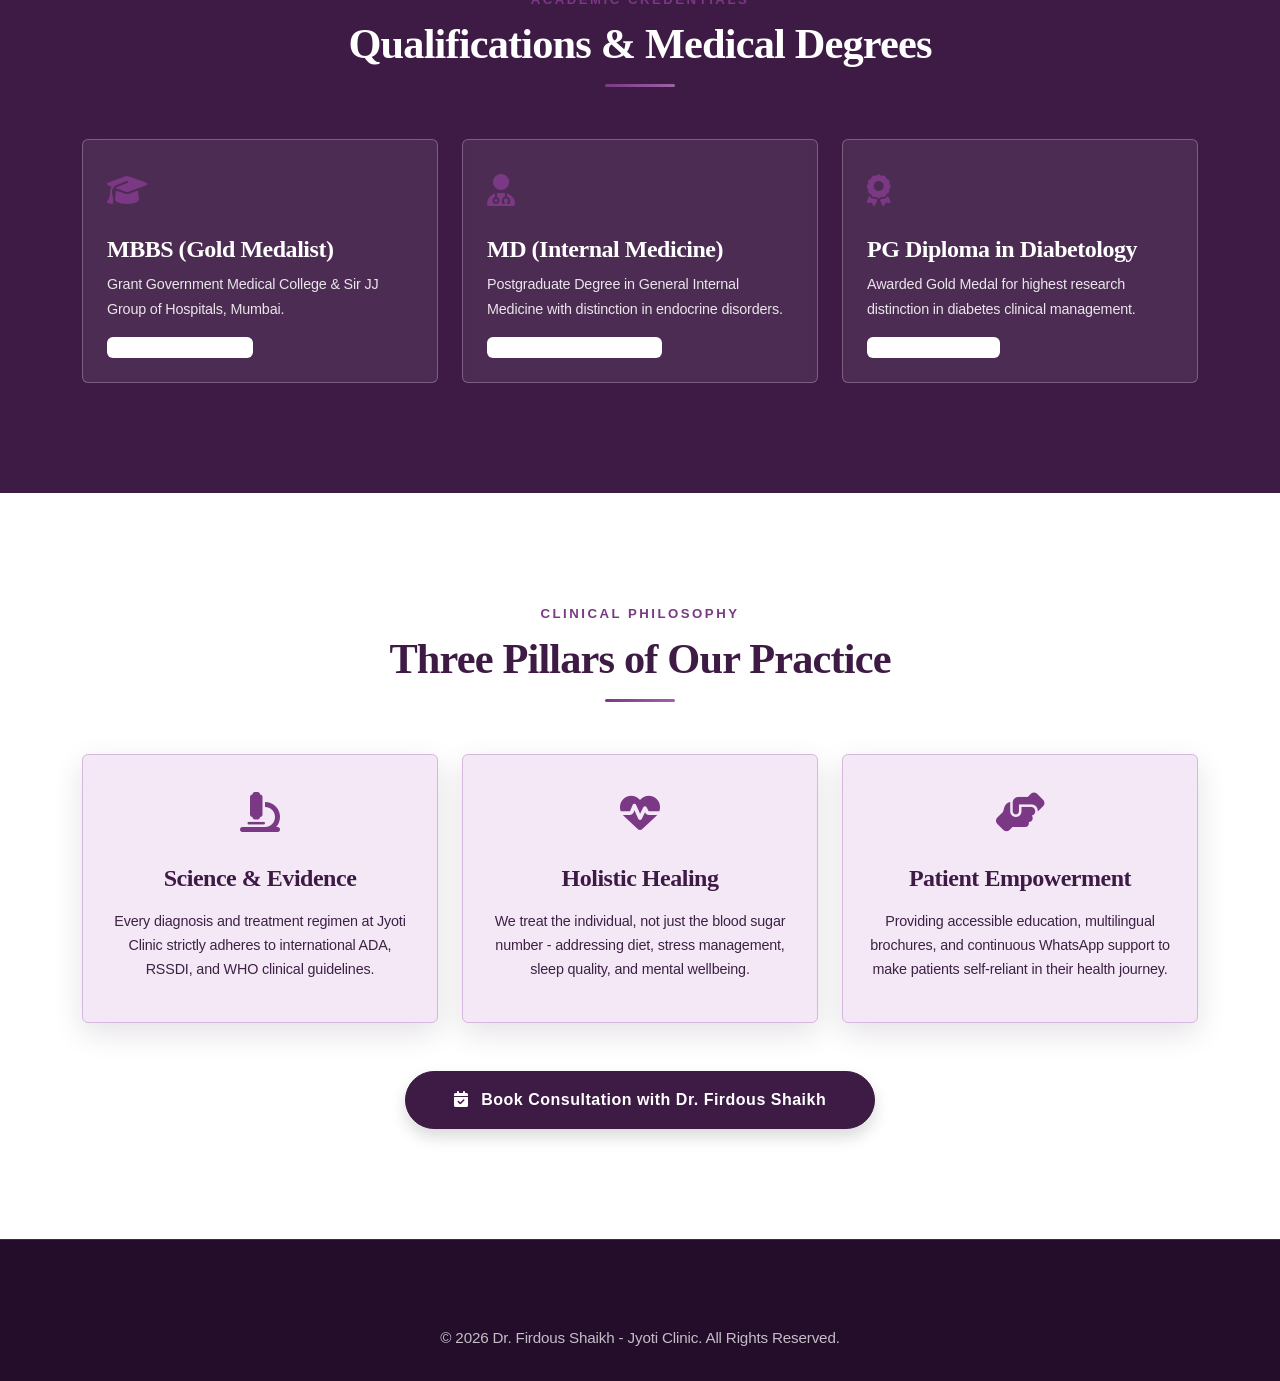
==== commit 7f777293: "Update image moudel" ====
--- a/about.html
+++ b/about.html
@@ -112,7 +112,7 @@
       <div class="row align-items-center g-5">
         <div class="col-lg-5">
           <div class="doctor-profile-card p-3 shadow-sm rounded-4 bg-white border">
-            <img src="https://images.unsplash.com/photo-1559839734-2b71ea197ec2?auto=format&fit=crop&w=800&q=80" alt="Dr. Firdous Shaikh" class="img-fluid rounded-4 mb-3 w-100">
+            <img src="assets/images/dr-firdous-profile.jpg" alt="Dr. Firdous Shaikh" class="img-fluid rounded-4 mb-3 w-100">
             <div class="row g-2 text-center">
               <div class="col-6">
                 <div class="stat-box p-3 bg-light rounded-3">
--- a/assets/css/style.css
+++ b/assets/css/style.css
@@ -7,37 +7,37 @@
 @import url('https://fonts.googleapis.com/css2?family=Alex+Brush&family=Cormorant+Garamond:ital,wght@0,500;1,500;1,600&display=swap');
 
 :root {
-  /* Lavender Palette (From Client Reference Palette) */
-  --navy-primary: #704A74;       /* Dark Royal Plum (RGB 112, 74, 116) - Dark Sections & Headers */
-  --navy-dark: #4B2B4E;          /* Deep Obsidian Plum - Top Bar & Footers */
-  --navy-light: #5C3A60;         /* Mid Dark Plum - Dark Card Backgrounds */
+  /* High-Contrast Luxury Lavender & Royal Plum Palette */
+  --navy-primary: #3D1B44;       /* Rich Deep Royal Plum for Headings & Titles */
+  --navy-dark: #240C2B;          /* Deep Obsidian Plum for Dark Sections & Footer */
+  --navy-light: #4D2654;         /* Mid Dark Card Accent */
   
-  --cream-bg: #F4E3F6;           /* Very Light Soft Lavender (RGB 244, 227, 246) - Light Section Tint */
-  --cream-card: #FFFFFF;         /* Crisp Pure White Card */
-  --cream-border: #DBBCDF;       /* Soft Lavender Border (RGB 219, 188, 223) */
+  --cream-bg: #F4E8F7;           /* Soft Light Lavender Background Tint (Perfect Text Pop) */
+  --cream-card: #FFFFFF;         /* Pure Clean White Card Background */
+  --cream-border: #D6B7DE;       /* Soft Clean Border */
   
-  --accent-gold: #916496;        /* Deep Mauve Accent (RGB 145, 100, 150) - Buttons & Icons */
-  --accent-gold-hover: #704A74;  /* Dark Plum Accent Hover */
-  --accent-gold-light: #F4E3F6;  /* Soft Lavender Tint */
-  --accent-gold-subtle: #DBBCDF; /* Soft Lavender Badge Tint */
-  --accent-gold-mid: #BC8BC2;    /* Mid Lilac Accent (RGB 188, 139, 194) */
+  --accent-gold: #7B3884;        /* Rich Mauve Accent for Buttons & Badges */
+  --accent-gold-hover: #3D1B44;  /* Dark Plum Accent Hover */
+  --accent-gold-light: #F4E8F7;  /* Light Lavender Tint */
+  --accent-gold-subtle: #D6B7DE; /* Soft Lavender Badge Tint */
+  --accent-gold-mid: #9E64A7;    /* Mid Lilac Accent */
   
-  --accent-emerald: #916496;
-  --accent-emerald-light: #F4E3F6;
+  --accent-emerald: #7B3884;
+  --accent-emerald-light: #F4E8F7;
   
-  --dark-text: #321B35;          /* Rich Deep Purple Text */
-  --muted-text: #68506A;         /* Soft Muted Plum Body Text */
-  --light-text: #F4E3F6;
+  --dark-text: #1C0722;          /* Deep Obsidian Text - Maximum Sharpness & Legibility */
+  --muted-text: #3D2243;         /* Deep Legible Body Text */
+  --light-text: #F8EFF9;         /* Brilliant White-Lavender Light Text for Dark Sections */
   
   /* Gradients */
-  --navy-gradient: linear-gradient(135deg, #704A74 0%, #4B2B4E 100%);
-  --gold-gradient: linear-gradient(135deg, #916496 0%, #BC8BC2 100%);
-  --cream-gradient: linear-gradient(180deg, #F4E3F6 0%, #F9EFFB 100%);
+  --navy-gradient: linear-gradient(135deg, #3D1B44 0%, #240C2B 100%);
+  --gold-gradient: linear-gradient(135deg, #7B3884 0%, #9E64A7 100%);
+  --cream-gradient: linear-gradient(180deg, #F4E8F7 0%, #F8EFF9 100%);
   
   /* Shadows */
-  --card-shadow: 0 10px 30px rgba(112, 74, 116, 0.08);
-  --hover-shadow: 0 25px 50px -12px rgba(112, 74, 116, 0.18);
-  --gold-glow: 0 8px 25px rgba(145, 100, 150, 0.35);
+  --card-shadow: 0 10px 30px rgba(36, 12, 43, 0.12);
+  --hover-shadow: 0 25px 50px -12px rgba(36, 12, 43, 0.22);
+  --gold-glow: 0 8px 25px rgba(123, 56, 132, 0.35);
   
   /* Luxury Typography */
   --font-serif: 'Playfair Display', Georgia, serif;
@@ -54,7 +54,7 @@
 body {
   font-family: var(--font-sans);
   color: var(--dark-text);
-  background-color: #ffffff;
+  background-color: #f7eff9;
   line-height: 1.7;
   overflow-x: hidden;
   font-size: 1.025rem;
@@ -466,57 +466,74 @@
 .navbar-custom .nav-link {
   font-weight: 600;
   color: var(--navy-primary);
-  font-size: 0.9rem;
+  font-size: 0.95rem;
   padding: 8px 14px !important;
-  border-radius: 6px;
+  border-radius: 8px;
   transition: var(--transition-fast);
   letter-spacing: 0.2px;
   white-space: nowrap;
 }
 
 .navbar-custom .nav-link:hover,
-.navbar-custom .nav-link.active {
-  color: var(--accent-gold) !important;
-  background-color: var(--accent-gold-light);
+.navbar-custom .nav-link.active,
+.navbar-custom .show > .nav-link {
+  color: var(--navy-primary) !important;
+  background-color: var(--cream-bg) !important;
+}
+
+/* Hide Bootstrap default dropdown caret to prevent double arrows */
+.navbar-custom .dropdown-toggle::after {
+  display: none !important;
+}
+
+/* Isolated Position for Parent Dropdown Item */
+.navbar-custom .nav-item.dropdown {
+  position: relative !important;
 }
 
 /* --- Luxury Dropdown Menu Styling --- */
 .navbar-custom .dropdown-menu {
-  border: 1px solid var(--cream-border);
-  border-top: 3px solid var(--accent-gold);
-  border-radius: 12px;
-  background-color: #ffffff;
-  box-shadow: 0 15px 35px rgba(26, 35, 50, 0.12);
-  padding: 10px 0;
-  margin-top: 10px;
+  position: absolute !important;
+  top: 100% !important;
+  left: 0 !important;
+  right: auto !important;
+  border: 1px solid var(--cream-border) !important;
+  border-top: 3px solid var(--accent-gold) !important;
+  border-radius: 12px !important;
+  background-color: #ffffff !important;
+  box-shadow: 0 20px 40px rgba(36, 12, 43, 0.18) !important;
+  padding: 10px 0 !important;
+  margin-top: 6px !important;
+  min-width: 240px !important;
+  z-index: 1060 !important;
 }
 
 .navbar-custom .dropdown-item {
   font-weight: 600;
-  font-size: 0.9rem;
-  color: var(--navy-primary);
-  padding: 9px 20px;
-  transition: var(--transition-fast);
+  font-size: 0.92rem;
+  color: var(--navy-primary) !important;
+  padding: 10px 20px !important;
+  transition: var(--transition-fast) !important;
   white-space: nowrap;
 }
 
 .navbar-custom .dropdown-item:hover,
 .navbar-custom .dropdown-item:focus {
-  background-color: var(--accent-gold-light);
-  color: var(--accent-gold);
-  padding-left: 24px;
+  background-color: var(--cream-bg) !important;
+  color: var(--navy-primary) !important;
+  padding-left: 24px !important;
 }
 
 .navbar-custom .dropdown-item.active {
-  background-color: var(--accent-gold);
-  color: #ffffff;
-}
-
-/* Desktop hover trigger for seamless UX */
+  background-color: var(--navy-primary) !important;
+  color: #ffffff !important;
+}
+
+/* Desktop hover trigger for seamless UX without overlap */
 @media (min-width: 992px) {
-  .navbar-custom .nav-item.dropdown:hover .dropdown-menu {
-    display: block;
-    animation: fadeInDown 0.25s ease forwards;
+  .navbar-custom .nav-item.dropdown:hover > .dropdown-menu {
+    display: block !important;
+    animation: fadeInDown 0.22s ease forwards;
   }
 }
 
@@ -581,10 +598,11 @@
   transform: translateY(-3px);
 }
 
-/* --- Hero Photo Slider Carousel & Decorative Glow Overlay --- */
+/* --- Hero Photo Slider Carousel & Premium Full-View Framing --- */
 .hero-slider {
   position: relative;
   overflow: hidden;
+  background-color: #0c0612;
 }
 
 .hero-slider::before {
@@ -594,42 +612,57 @@
   right: -80px;
   width: 480px;
   height: 480px;
-  background: radial-gradient(circle, rgba(145, 100, 150, 0.28) 0%, rgba(112, 74, 116, 0) 70%);
+  background: radial-gradient(circle, rgba(145, 100, 150, 0.15) 0%, rgba(112, 74, 116, 0) 70%);
   border-radius: 50%;
   pointer-events: none;
   z-index: 3;
 }
 
-.hero-slider::after {
-  content: '';
-  position: absolute;
-  top: 0;
-  right: 0;
-  width: 100%;
-  height: 100%;
-  background-image: radial-gradient(rgba(145, 100, 150, 0.15) 1.2px, transparent 1.2px);
-  background-size: 32px 32px;
-  pointer-events: none;
-  z-index: 2;
-  opacity: 0.5;
-}
-
 .hero-slider .carousel-item {
-  height: 560px;
-  background-color: var(--navy-dark);
+  height: 580px;
+  position: relative;
+  overflow: hidden;
+  background-color: #0c0612;
+  display: flex;
+  align-items: center;
+  justify-content: center;
 }
 
 @media (max-width: 768px) {
   .hero-slider .carousel-item {
-    height: 400px;
+    height: 380px;
   }
 }
 
-.hero-slider img {
+/* Ambient Blurred Background - Fills Left & Right Margins with Soft Image Lighting */
+.hero-slider .ambient-bg-img {
+  position: absolute;
+  top: -10%;
+  left: -10%;
+  width: 120%;
+  height: 120%;
   object-fit: cover;
+  object-position: center;
+  filter: blur(40px) brightness(0.55) saturate(1.25);
+  transform: scale(1.1);
+  z-index: 1;
+  pointer-events: none;
+  opacity: 0.95;
+}
+
+/* Main Center Crisp Image */
+.hero-slider .hero-slide-img {
+  position: relative;
+  z-index: 2;
+  object-fit: contain;
+  object-position: center;
+  max-height: 100%;
+  max-width: 100%;
+  width: auto;
   height: 100%;
-  width: 100%;
-  filter: brightness(0.68);
+  margin: 0 auto;
+  filter: brightness(1) contrast(1.02);
+  box-shadow: 0 10px 40px rgba(0, 0, 0, 0.45);
 }
 
 .hero-slider .carousel-caption {
@@ -645,6 +678,15 @@
   box-shadow: 0 20px 40px rgba(0, 0, 0, 0.35);
 }
 
+/* Doctor Profile Card Portrait Styling */
+.doctor-profile-card img {
+  max-height: 520px;
+  object-fit: cover;
+  object-position: top center;
+  box-shadow: 0 12px 30px rgba(0, 0, 0, 0.25);
+  border: 1px solid rgba(255, 255, 255, 0.12);
+}
+
 .hero-slider .carousel-caption h2 {
   font-family: var(--font-serif);
   font-size: 2.2rem;
@@ -790,7 +832,7 @@
 }
 
 .video-placeholder {
-  background: linear-gradient(rgba(26, 35, 50, 0.75), rgba(17, 24, 39, 0.85)), url('https://images.unsplash.com/photo-1576091160399-112ba8d25d1d?auto=format&fit=crop&w=1200&q=80');
+  background: linear-gradient(rgba(26, 35, 50, 0.75), rgba(17, 24, 39, 0.85)), url('../images/home-slide-1.jpg');
   background-size: cover;
   background-position: center;
   height: 420px;
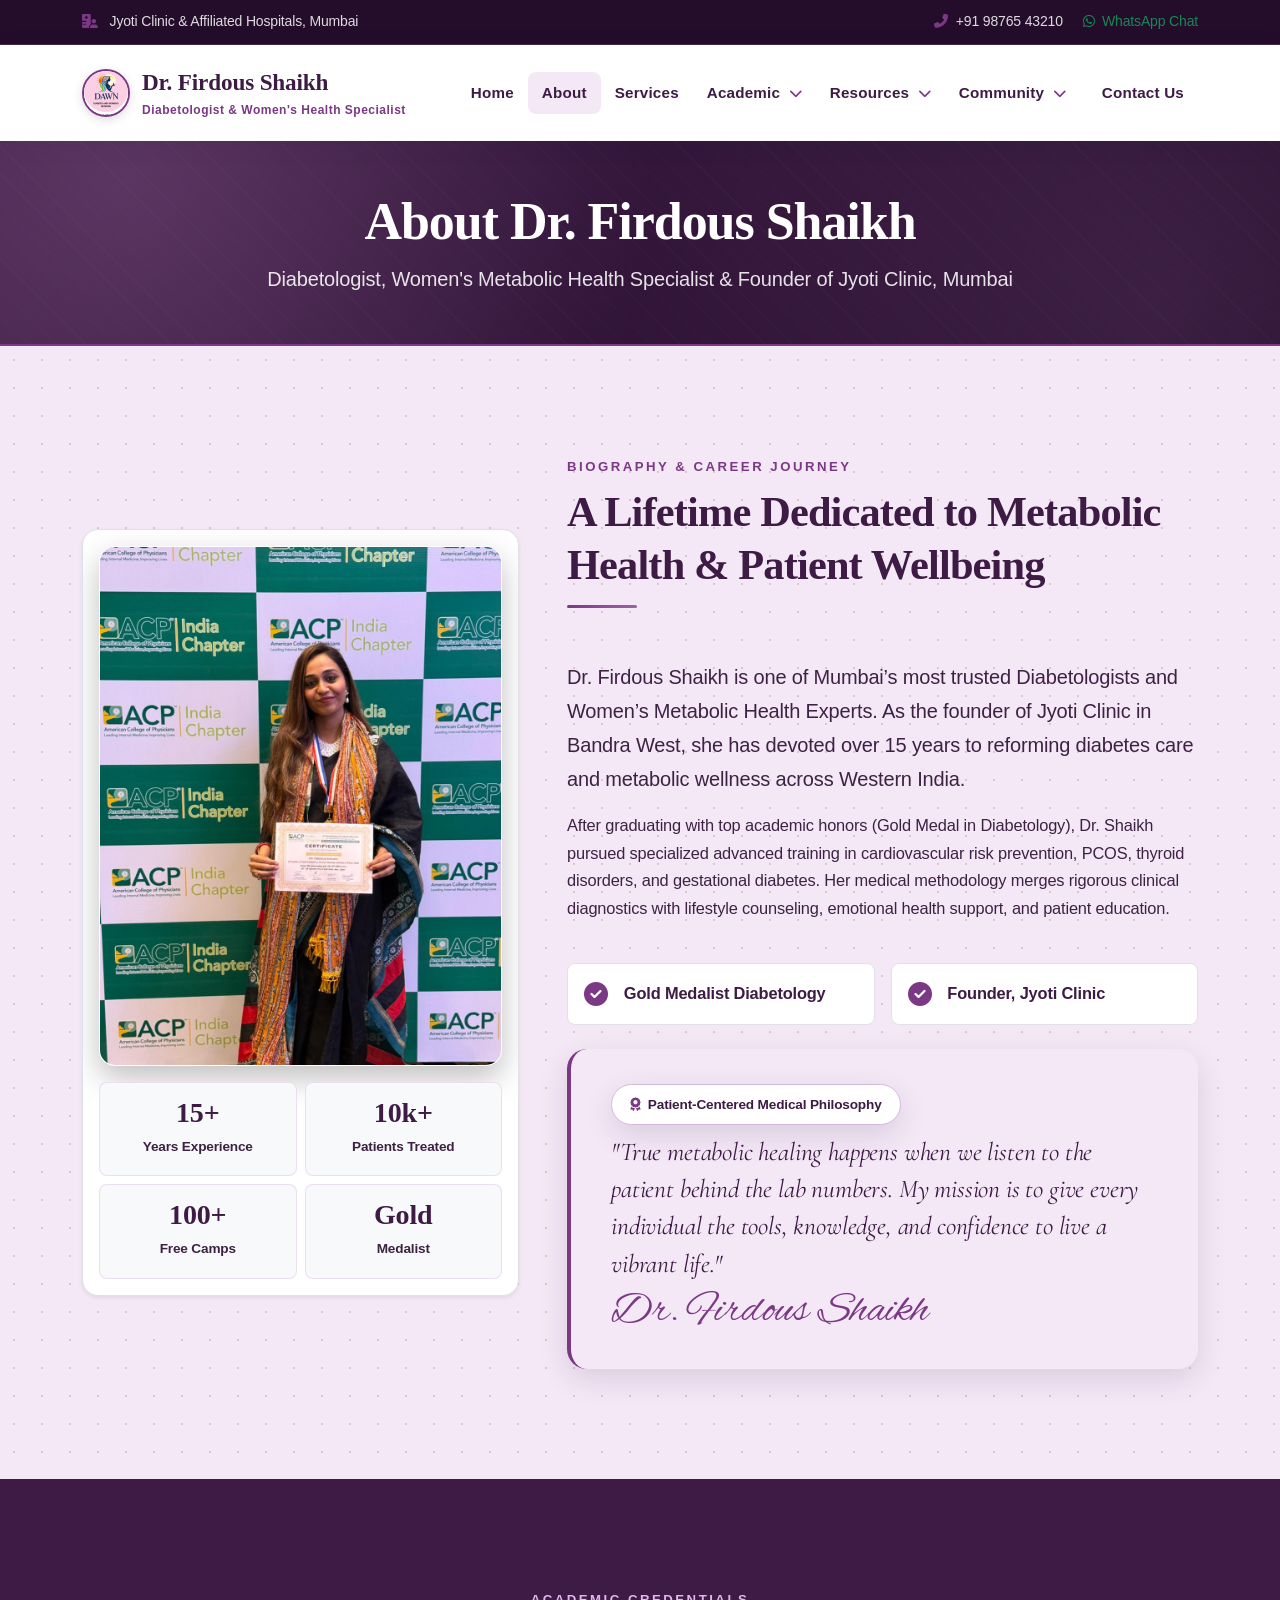
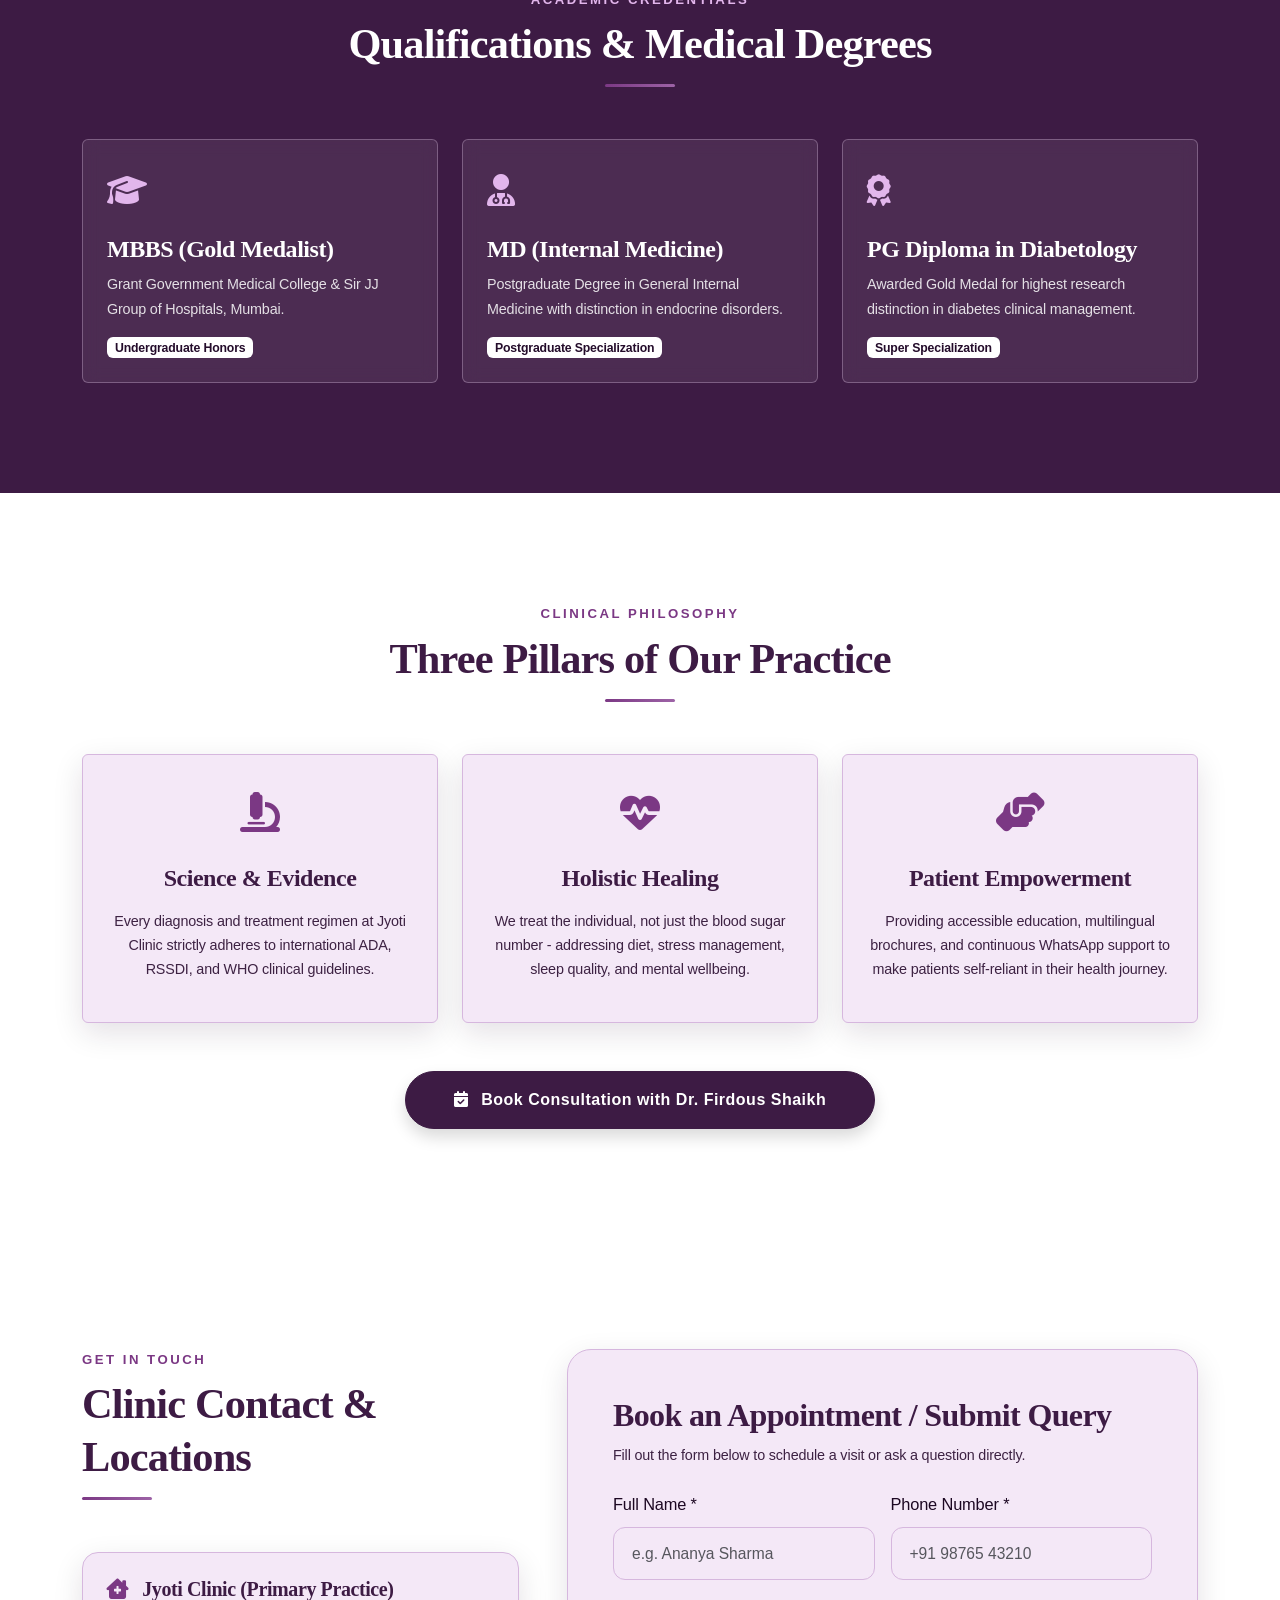
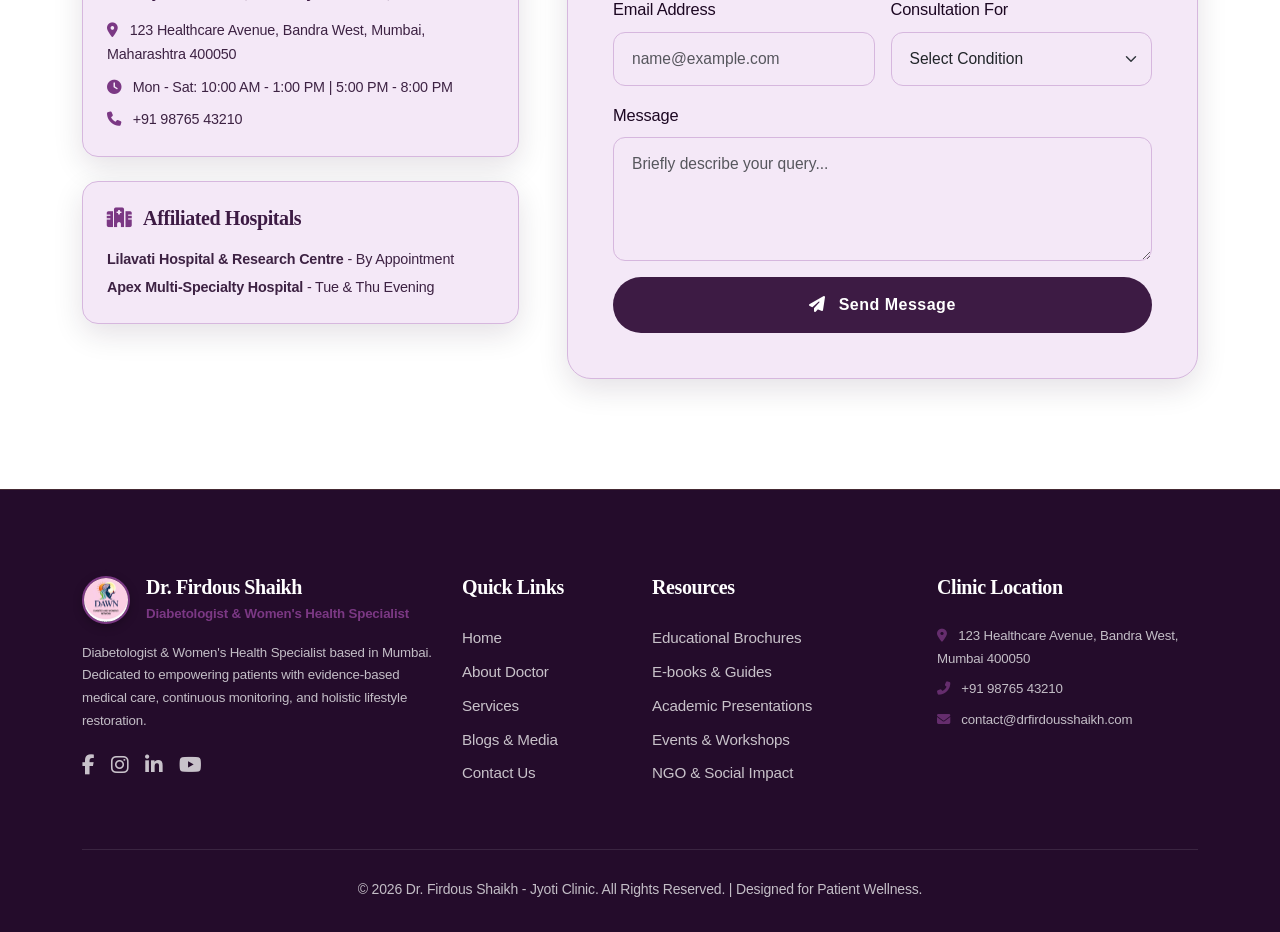
==== commit 95e3d627: "upadte the changes" ====
--- a/about.html
+++ b/about.html
@@ -6,6 +6,10 @@
   <meta name="viewport" content="width=device-width, initial-scale=1.0">
   <title>About Dr. Firdous Shaikh | Diabetologist & Women's Health Specialist</title>
   <meta name="description" content="Biography and clinical background of Dr. Firdous Shaikh, Diabetologist and Founder of Jyoti Clinic, Mumbai.">
+  <!-- Favicon -->
+  <link rel="icon" type="image/png" href="assets/images/favicon.png">
+  <link rel="shortcut icon" href="assets/images/favicon.ico">
+  <link rel="apple-touch-icon" sizes="180x180" href="assets/images/apple-touch-icon.png">
 
   <!-- Google Fonts -->
   <link rel="preconnect" href="https://fonts.googleapis.com">
@@ -40,8 +44,11 @@
   <nav class="navbar navbar-expand-lg navbar-custom sticky-top">
     <div class="container">
       <a class="navbar-brand me-auto" href="index.html">
-        <span class="brand-name"><i class="fas fa-user-md text-teal me-2"></i>Dr. Firdous Shaikh</span>
-        <span class="brand-title">Diabetologist & Women's Health Specialist</span>
+        <img src="assets/images/logo.jpg" alt="DAWN Logo - Dr. Firdous Shaikh" class="navbar-logo-img">
+        <div>
+          <span class="brand-name">Dr. Firdous Shaikh</span>
+          <span class="brand-title">Diabetologist & Women's Health Specialist</span>
+        </div>
       </a>
 
       <button class="navbar-toggler" type="button" data-bs-toggle="collapse" data-bs-target="#mainMenu">
@@ -270,9 +277,152 @@
   </section>
 
   <!-- Footer -->
+    <!-- ==========================================
+       CONTACT INFO & APPOINTMENT FORM
+       ========================================== -->
+  <section class="section-padding bg-plain-clean" id="contactSection">
+    <div class="container">
+      <div class="row g-5">
+        <!-- Contact Details -->
+        <div class="col-lg-5">
+          <div class="section-title">
+            <span class="subtitle">Get In Touch</span>
+            <h2>Clinic Contact & Locations</h2>
+            <div class="divider"></div>
+          </div>
+
+          <div class="card border-0 shadow-sm rounded-4 p-4 mb-4" style="background:#ffffff; border:1px solid var(--cream-border)!important;">
+            <h5 class="text-navy mb-3 fw-bold"><i class="fas fa-clinic-medical text-teal me-2"></i> Jyoti Clinic (Primary Practice)</h5>
+            <p class="text-muted small mb-2"><i class="fas fa-map-marker-alt text-teal me-2"></i> 123 Healthcare Avenue, Bandra West, Mumbai, Maharashtra 400050</p>
+            <p class="text-muted small mb-2"><i class="fas fa-clock text-teal me-2"></i> Mon - Sat: 10:00 AM - 1:00 PM | 5:00 PM - 8:00 PM</p>
+            <p class="text-muted small mb-0"><i class="fas fa-phone text-teal me-2"></i> +91 98765 43210</p>
+          </div>
+
+          <div class="card border-0 shadow-sm rounded-4 p-4" style="background:#ffffff; border:1px solid var(--cream-border)!important;">
+            <h5 class="text-navy mb-3"><i class="fas fa-hospital text-teal me-2"></i> Affiliated Hospitals</h5>
+            <p class="text-muted small mb-1"><strong>Lilavati Hospital & Research Centre</strong> - By Appointment</p>
+            <p class="text-muted small mb-0"><strong>Apex Multi-Specialty Hospital</strong> - Tue & Thu Evening</p>
+          </div>
+        </div>
+
+        <!-- Contact Form -->
+        <div class="col-lg-7">
+          <div class="contact-form-card">
+            <h3 class="text-navy mb-2">Book an Appointment / Submit Query</h3>
+            <p class="text-muted small mb-4">Fill out the form below to schedule a visit or ask a question directly.</p>
+
+            <form class="mainContactForm">
+              <!-- Honeypot Field for Spam Protection -->
+              <input type="text" name="website_hp" style="display:none !important;" tabindex="-1" autocomplete="off">
+
+              <div class="row g-3">
+                <div class="col-md-6">
+                  <label class="form-label font-weight-600">Full Name *</label>
+                  <input type="text" class="form-control" placeholder="e.g. Ananya Sharma" required>
+                </div>
+                <div class="col-md-6">
+                  <label class="form-label font-weight-600">Phone Number *</label>
+                  <input type="tel" class="form-control" placeholder="+91 98765 43210" required>
+                </div>
+                <div class="col-md-6">
+                  <label class="form-label font-weight-600">Email Address</label>
+                  <input type="email" class="form-control" placeholder="name@example.com">
+                </div>
+                <div class="col-md-6">
+                  <label class="form-label font-weight-600">Consultation For</label>
+                  <select class="form-select">
+                    <option selected>Select Condition</option>
+                    <option value="Diabetes">Diabetes Care</option>
+                    <option value="PCOS">Women's Health / PCOS</option>
+                    <option value="Gestational">Gestational Diabetes</option>
+                    <option value="Thyroid">Thyroid & Endocrine</option>
+                    <option value="General">General Consultation</option>
+                  </select>
+                </div>
+                <div class="col-12">
+                  <label class="form-label font-weight-600">Message</label>
+                  <textarea class="form-control" rows="4" placeholder="Briefly describe your query..."></textarea>
+                </div>
+                <div class="col-12">
+                  <button type="submit" class="btn btn-primary bg-navy border-0 rounded-pill px-5 py-3 w-100 font-weight-bold">
+                    <i class="fas fa-paper-plane me-2"></i> Send Message
+                  </button>
+                </div>
+              </div>
+              <div class="formFeedback mt-3 text-center d-none"></div>
+            </form>
+          </div>
+        </div>
+      </div>
+    </div>
+  </section>
+
+  <!-- ==========================================
+       FOOTER
+       ========================================== -->
   <footer class="footer-custom">
-    <div class="container text-center">
-      <p class="mb-0 text-light opacity-75">&copy; 2026 Dr. Firdous Shaikh - Jyoti Clinic. All Rights Reserved.</p>
+    <div class="container">
+      <div class="row g-4">
+        <div class="col-lg-4 col-md-6">
+          <div class="d-flex align-items-center gap-3 mb-3">
+            <img src="assets/images/logo.jpg" alt="DAWN Logo - Dr. Firdous Shaikh" class="footer-logo-img">
+            <div>
+              <h5 class="mb-0 text-white font-serif fw-bold">Dr. Firdous Shaikh</h5>
+              <span class="small text-gold fw-semibold">Diabetologist & Women's Health Specialist</span>
+            </div>
+          </div>
+          <p class="small text-light opacity-75">
+            Diabetologist & Women's Health Specialist based in Mumbai. Dedicated to empowering patients with evidence-based medical care, continuous monitoring, and holistic lifestyle restoration.
+          </p>
+          <div class="d-flex gap-3 fs-5 mt-3 text-teal">
+            <a href="#" class="text-white opacity-75 hover-gold"><i class="fab fa-facebook-f"></i></a>
+            <a href="#" class="text-white opacity-75 hover-gold"><i class="fab fa-instagram"></i></a>
+            <a href="#" class="text-white opacity-75 hover-gold"><i class="fab fa-linkedin-in"></i></a>
+            <a href="#" class="text-white opacity-75 hover-gold"><i class="fab fa-youtube"></i></a>
+          </div>
+        </div>
+
+        <div class="col-lg-2 col-md-6">
+          <h5>Quick Links</h5>
+          <ul class="list-unstyled mb-0">
+            <li class="mb-2"><a href="index.html">Home</a></li>
+            <li class="mb-2"><a href="about.html">About Doctor</a></li>
+            <li class="mb-2"><a href="services.html">Services</a></li>
+            <li class="mb-2"><a href="blogs.html">Blogs & Media</a></li>
+            <li class="mb-2"><a href="contact.html">Contact Us</a></li>
+          </ul>
+        </div>
+
+        <div class="col-lg-3 col-md-6">
+          <h5>Resources</h5>
+          <ul class="list-unstyled mb-0">
+            <li class="mb-2"><a href="educational.html">Educational Brochures</a></li>
+            <li class="mb-2"><a href="ebooks.html">E-books & Guides</a></li>
+            <li class="mb-2"><a href="academic-presentations.html">Academic Presentations</a></li>
+            <li class="mb-2"><a href="events.html">Events & Workshops</a></li>
+            <li class="mb-2"><a href="ngo-charity.html">NGO & Social Impact</a></li>
+          </ul>
+        </div>
+
+        <div class="col-lg-3 col-md-6">
+          <h5>Clinic Location</h5>
+          <p class="small text-light opacity-75 mb-2">
+            <i class="fas fa-map-marker-alt text-teal me-2"></i> 123 Healthcare Avenue, Bandra West, Mumbai 400050
+          </p>
+          <p class="small text-light opacity-75 mb-2">
+            <i class="fas fa-phone-alt text-teal me-2"></i> +91 98765 43210
+          </p>
+          <p class="small text-light opacity-75">
+            <i class="fas fa-envelope text-teal me-2"></i> contact@drfirdousshaikh.com
+          </p>
+        </div>
+      </div>
+
+      <div class="footer-bottom text-center">
+        <p class="mb-0 text-light opacity-75">
+          &copy; 2026 Dr. Firdous Shaikh - Jyoti Clinic. All Rights Reserved. | Designed for Patient Wellness.
+        </p>
+      </div>
     </div>
   </footer>
 
--- a/assets/css/style.css
+++ b/assets/css/style.css
@@ -265,9 +265,9 @@
 
 /* Treatment 2: Solid Dark Navy Block (Flat, NO Pattern) */
 .bg-solid-navy {
-  background-color: var(--navy-primary) !important;
+  background-color: var(--navy-dark) !important;
   background-image: none !important;
-  color: rgba(255, 255, 255, 0.9) !important;
+  color: rgba(255, 255, 255, 0.92) !important;
   position: relative;
 }
 .bg-solid-navy .section-title h2,
@@ -275,7 +275,7 @@
   color: #ffffff !important;
 }
 .bg-solid-navy .section-title .subtitle {
-  color: var(--accent-gold) !important;
+  color: #E2B6EC !important;
 }
 .bg-solid-navy .divider {
   background: var(--gold-gradient) !important;
@@ -284,10 +284,13 @@
   color: #ffffff !important;
 }
 .bg-solid-navy .text-muted {
-  color: rgba(255, 255, 255, 0.75) !important;
+  color: rgba(255, 255, 255, 0.85) !important;
+}
+.bg-solid-navy .text-teal {
+  color: #E2B6EC !important;
 }
 .bg-solid-navy .lead {
-  color: rgba(255, 255, 255, 0.9) !important;
+  color: rgba(255, 255, 255, 0.92) !important;
 }
 .bg-solid-navy .award-card,
 .bg-solid-navy .service-card,
@@ -295,8 +298,8 @@
 .bg-solid-navy .value-card,
 .bg-solid-navy .contact-form-card,
 .bg-solid-navy .card {
-  background: rgba(255, 255, 255, 0.06) !important;
-  border: 1px solid rgba(197, 160, 89, 0.3) !important;
+  background: rgba(255, 255, 255, 0.08) !important;
+  border: 1px solid rgba(226, 182, 236, 0.3) !important;
   color: #ffffff !important;
   backdrop-filter: blur(8px);
 }
@@ -305,9 +308,33 @@
 .bg-solid-navy .testimonial-card h6,
 .bg-solid-navy .value-card h4,
 .bg-solid-navy .contact-form-card h3,
+.bg-solid-navy .card h4,
 .bg-solid-navy .card h5,
 .bg-solid-navy .card h6 {
   color: #ffffff !important;
+  font-weight: 700 !important;
+}
+.bg-solid-navy .card p,
+.bg-solid-navy .card .text-muted {
+  color: rgba(255, 255, 255, 0.85) !important;
+}
+.bg-solid-navy .card .text-teal,
+.bg-solid-navy .card i {
+  color: #E2B6EC !important;
+}
+/* White Badge Button Contrast Fix */
+.bg-solid-navy .badge.bg-white,
+.card .badge.bg-white,
+.badge.bg-white {
+  background-color: #ffffff !important;
+  color: #240C2B !important;
+  font-weight: 700 !important;
+}
+.bg-solid-navy .badge.bg-gold,
+.badge.bg-gold {
+  background-color: var(--accent-gold) !important;
+  color: #ffffff !important;
+  font-weight: 700 !important;
 }
 .bg-solid-navy .form-label {
   color: rgba(255, 255, 255, 0.9) !important;
@@ -446,12 +473,45 @@
   transition: var(--transition-fast);
 }
 
+.navbar-brand {
+  display: inline-flex;
+  align-items: center;
+  gap: 12px;
+  text-decoration: none;
+}
+
+.navbar-logo-img {
+  height: 48px;
+  width: 48px;
+  object-fit: cover;
+  border-radius: 50%;
+  border: 2px solid var(--accent-gold);
+  box-shadow: 0 3px 10px rgba(61, 27, 68, 0.15);
+  transition: transform 0.3s ease, box-shadow 0.3s ease;
+  flex-shrink: 0;
+}
+
+.navbar-brand:hover .navbar-logo-img {
+  transform: scale(1.06);
+  box-shadow: 0 4px 14px rgba(61, 27, 68, 0.25);
+}
+
 .navbar-brand .brand-name {
   font-family: var(--font-serif);
   font-size: 1.45rem;
   font-weight: 700;
   color: var(--navy-primary);
   line-height: 1.2;
+}
+
+.footer-logo-img {
+  height: 48px;
+  width: 48px;
+  object-fit: cover;
+  border-radius: 50%;
+  border: 2px solid var(--accent-gold);
+  box-shadow: 0 3px 10px rgba(0, 0, 0, 0.25);
+  flex-shrink: 0;
 }
 
 .navbar-brand .brand-title {
